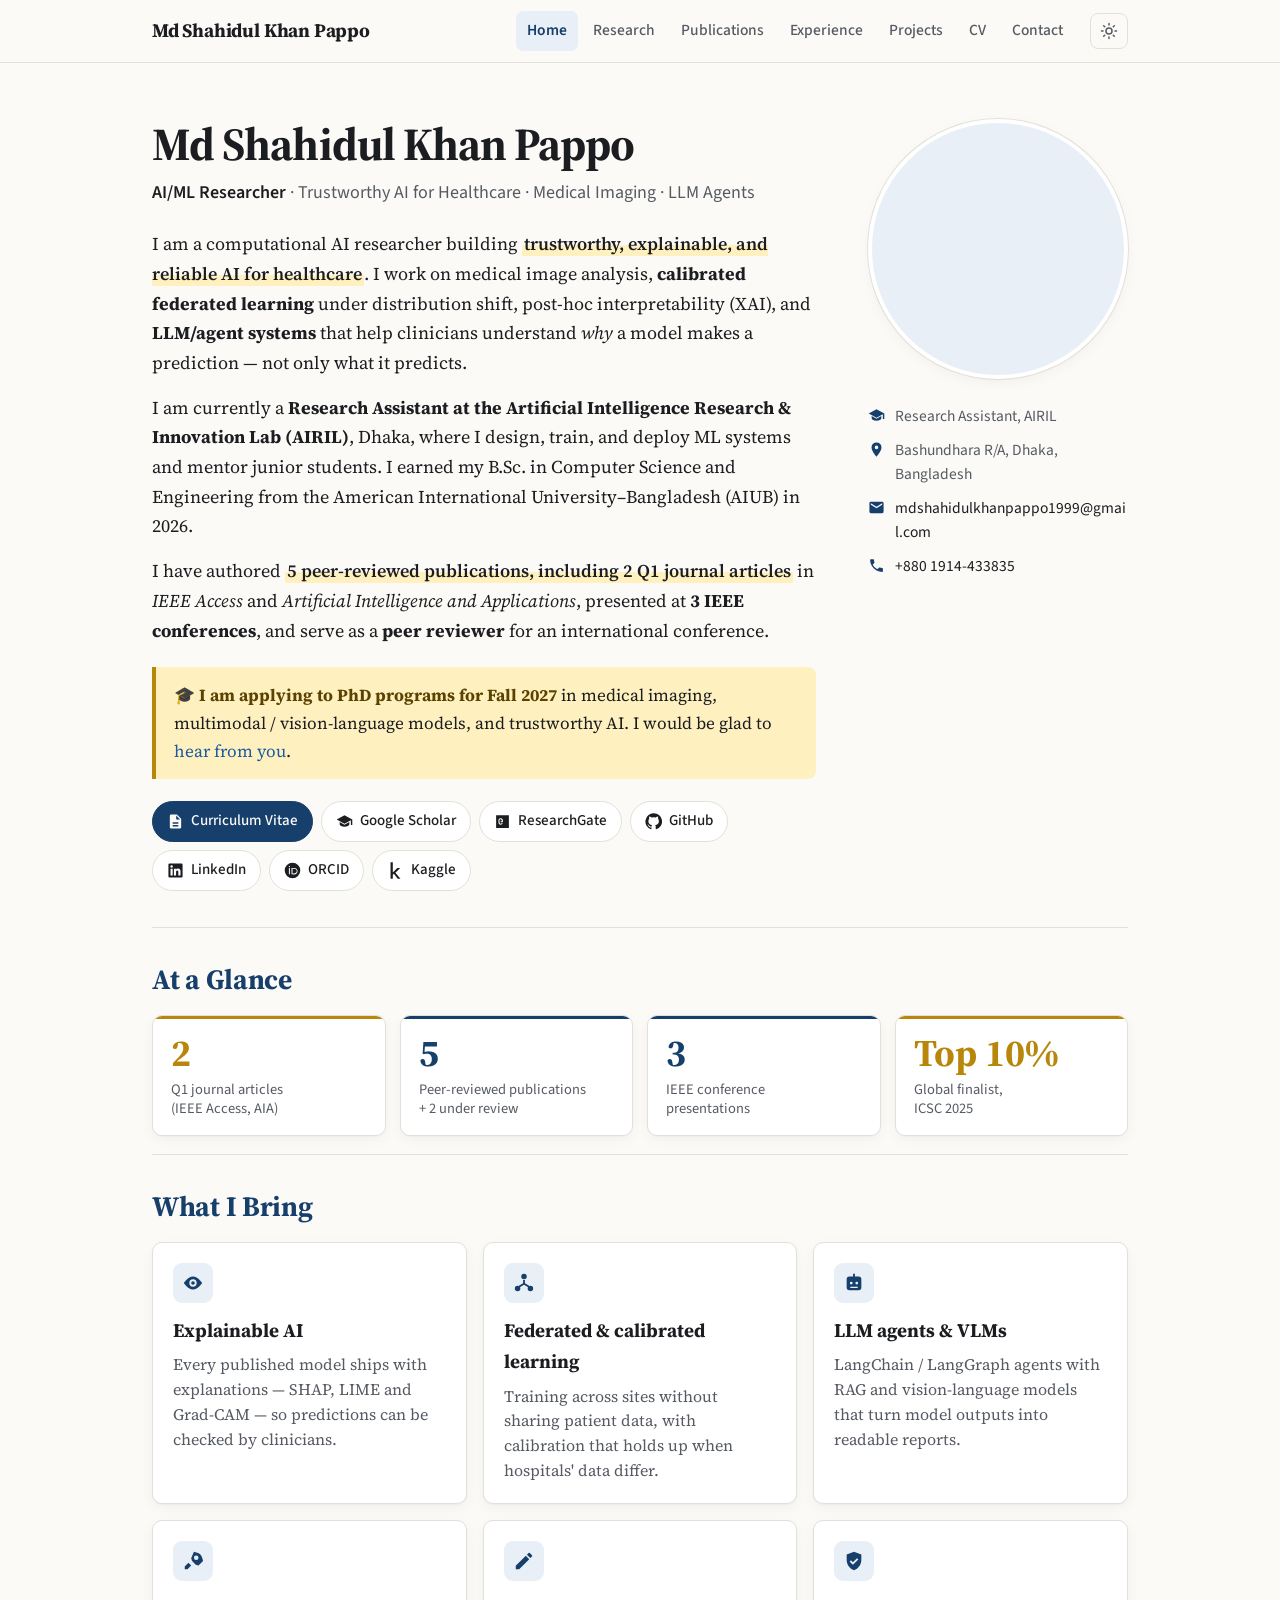
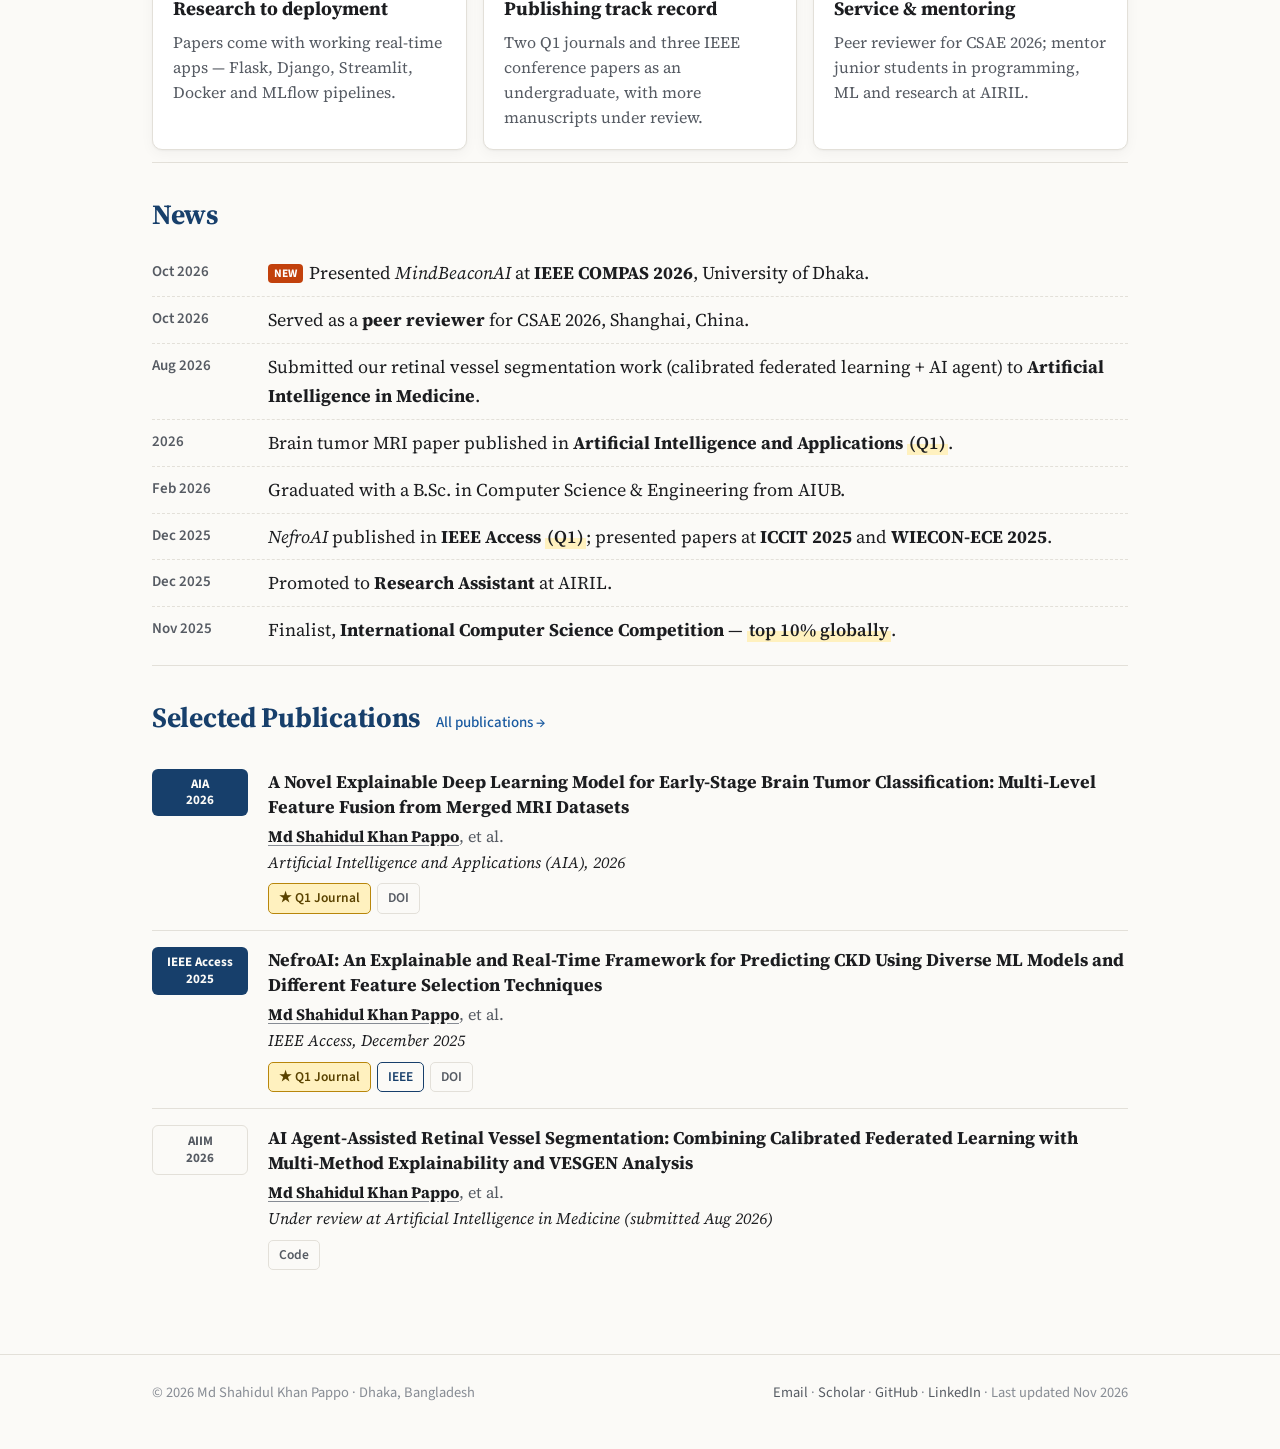
==== index.html @ 3fa84cf3 "Initial commit" ====
<!DOCTYPE html>
<html lang="en">
<head>
<meta charset="UTF-8">
<meta name="viewport" content="width=device-width, initial-scale=1, viewport-fit=cover">
<title>Md Shahidul Khan Pappo</title>
<meta name="description" content="Md Shahidul Khan Pappo — AI/ML researcher working on trustworthy, explainable AI for healthcare, medical imaging, federated learning and LLM agents.">
<meta name="author" content="Md Shahidul Khan Pappo">
<meta name="keywords" content="Md Shahidul Khan Pappo, AI researcher, medical imaging, explainable AI, trustworthy AI, federated learning, LLM agents, Bangladesh">
<meta property="og:type" content="website">
<meta property="og:title" content="Md Shahidul Khan Pappo">
<meta property="og:description" content="Md Shahidul Khan Pappo — AI/ML researcher working on trustworthy, explainable AI for healthcare, medical imaging, federated learning and LLM agents.">
<meta property="og:image" content="https://avatars.githubusercontent.com/u/110984853?v=4">
<meta name="theme-color" content="#173f6b">
<link rel="icon" href="data:image/svg+xml,%3Csvg xmlns='http://www.w3.org/2000/svg' viewBox='0 0 100 100'%3E%3Crect width='100' height='100' rx='18' fill='%23173f6b'/%3E%3Ctext x='50' y='66' font-size='46' text-anchor='middle' fill='white' font-family='Georgia,serif'%3ESP%3C/text%3E%3C/svg%3E">
<link rel="preconnect" href="https://fonts.googleapis.com">
<link rel="preconnect" href="https://fonts.gstatic.com" crossorigin>
<link href="https://fonts.googleapis.com/css2?family=Source+Serif+4:ital,opsz,wght@0,8..60,400;0,8..60,600;0,8..60,700;1,8..60,400&amp;family=Source+Sans+3:wght@400;500;600;700&amp;display=swap" rel="stylesheet">
<link rel="stylesheet" href="assets/style.css">
<script src="assets/main.js"></script>
</head>
<body>
<a class="skip" href="#main">Skip to content</a>
<header class="nav">
  <div class="wrap">
    <a class="brand" href="index.html">Md Shahidul Khan Pappo</a>
    <nav class="menu" id="menu" aria-label="Main">
      <a href="index.html">Home</a>
      <a href="research.html">Research</a>
      <a href="publications.html">Publications</a>
      <a href="experience.html">Experience</a>
      <a href="projects.html">Projects</a>
      <a href="cv.html">CV</a>
      <a href="contact.html">Contact</a>
    </nav>
    <button class="iconbtn" id="themeBtn" aria-label="Toggle dark mode" title="Dark / light"><svg viewBox="0 0 24 24" fill="none" stroke="currentColor" stroke-width="2" stroke-linecap="round"><circle cx="12" cy="12" r="4"/><path d="M12 2v2M12 20v2M4.9 4.9l1.4 1.4M17.7 17.7l1.4 1.4M2 12h2M20 12h2M4.9 19.1l1.4-1.4M17.7 6.3l1.4-1.4"/></svg></button>
    <button class="iconbtn" id="menuBtn" aria-label="Open menu" aria-expanded="false" aria-controls="menu"><svg viewBox="0 0 24 24" fill="none" stroke="currentColor" stroke-width="2" stroke-linecap="round"><path d="M4 7h16M4 12h16M4 17h16"/></svg></button>
  </div>
</header>

<main id="main" class="wrap">

<section class="hero">
  <div>
    <h1>Md Shahidul Khan Pappo</h1>
    <p class="role"><b>AI/ML Researcher</b> · Trustworthy AI for Healthcare · Medical Imaging · LLM Agents</p>

    <p>I am a computational AI researcher building <mark>trustworthy, explainable, and reliable AI for healthcare</mark>. I work on medical image analysis, <strong>calibrated federated learning</strong> under distribution shift, post-hoc interpretability (XAI), and <strong>LLM/agent systems</strong> that help clinicians understand <em>why</em> a model makes a prediction — not only what it predicts.</p>

    <p>I am currently a <strong>Research Assistant at the Artificial Intelligence Research &amp; Innovation Lab (AIRIL)</strong>, Dhaka, where I design, train, and deploy ML systems and mentor junior students. I earned my B.Sc. in Computer Science and Engineering from the American International University–Bangladesh (AIUB) in 2026.</p>

    <p>I have authored <mark>5 peer-reviewed publications, including 2 Q1 journal articles</mark> in <em>IEEE Access</em> and <em>Artificial Intelligence and Applications</em>, presented at <strong>3 IEEE conferences</strong>, and serve as a <strong>peer reviewer</strong> for an international conference.</p>

    <div class="callout">🎓 <b>I am applying to PhD programs for Fall 2027</b> in medical imaging, multimodal / vision-language models, and trustworthy AI. I would be glad to <a href="contact.html">hear from you</a>.</div>
    <div class="links-row">
      <a class="pill primary" href="cv.html"><svg viewBox="0 0 24 24"><path d="M14 2H6a2 2 0 0 0-2 2v16a2 2 0 0 0 2 2h12a2 2 0 0 0 2-2V8zm-1 7V3.5L18.5 9zM8 13h8v2H8zm0 4h8v2H8z"/></svg>Curriculum Vitae</a>
      <a class="pill" href="https://scholar.google.com/citations?user=_DzcWLcAAAAJ&amp;hl=en" target="_blank" rel="noopener"><svg viewBox="0 0 24 24"><path d="M12 3 1 9l11 6 9-4.9V17h2V9zm-6.8 9.8V16c0 1.7 3 3.5 6.8 3.5s6.8-1.8 6.8-3.5v-3.2L12 16.5z"/></svg>Google Scholar</a>
      <a class="pill" href="https://www.researchgate.net/profile/Md-Pappo" target="_blank" rel="noopener"><svg viewBox="0 0 24 24"><path d="M3 3h18v18H3zm6.3 4.5c-1.9 0-3 1.2-3 3.4v2.3c0 2.2 1.1 3.3 3 3.3 1.5 0 2.6-.7 2.9-2l-1.3-.4c-.2.7-.7 1.1-1.6 1.1-1 0-1.5-.7-1.5-2v-2.3c0-1.4.5-2.1 1.5-2.1.9 0 1.3.4 1.4 1.3H11v1.7H9.4V13h3.1V9.9c-.4-1.6-1.5-2.4-3.2-2.4z"/></svg>ResearchGate</a>
      <a class="pill" href="https://github.com/Pappokhan" target="_blank" rel="noopener"><svg viewBox="0 0 24 24"><path d="M12 .5a11.5 11.5 0 0 0-3.6 22.4c.6.1.8-.3.8-.6v-2c-3.2.7-3.9-1.5-3.9-1.5-.5-1.3-1.3-1.7-1.3-1.7-1-.7.1-.7.1-.7 1.2.1 1.8 1.2 1.8 1.2 1 1.8 2.8 1.3 3.5 1 .1-.8.4-1.3.7-1.6-2.6-.3-5.3-1.3-5.3-5.7 0-1.3.5-2.3 1.2-3.1-.1-.3-.5-1.5.1-3.1 0 0 1-.3 3.2 1.2a11 11 0 0 1 5.8 0c2.2-1.5 3.2-1.2 3.2-1.2.6 1.6.2 2.8.1 3.1.8.8 1.2 1.9 1.2 3.1 0 4.4-2.7 5.4-5.3 5.7.4.4.8 1.1.8 2.2v3.2c0 .3.2.7.8.6A11.5 11.5 0 0 0 12 .5z"/></svg>GitHub</a>
      <a class="pill" href="https://www.linkedin.com/in/iampappokhan/" target="_blank" rel="noopener"><svg viewBox="0 0 24 24"><path d="M20.4 2H3.6A1.6 1.6 0 0 0 2 3.6v16.8A1.6 1.6 0 0 0 3.6 22h16.8a1.6 1.6 0 0 0 1.6-1.6V3.6A1.6 1.6 0 0 0 20.4 2zM8 19H5V9.5h3zM6.5 8.2a1.7 1.7 0 1 1 0-3.5 1.7 1.7 0 0 1 0 3.5zM19 19h-3v-4.6c0-1.1 0-2.5-1.5-2.5S12.8 13 12.8 14.3V19h-3V9.5h2.8v1.3c.4-.8 1.4-1.5 2.9-1.5 3.1 0 3.6 2 3.6 4.7z"/></svg>LinkedIn</a>
      <a class="pill" href="https://orcid.org/0009-0000-5396-6464" target="_blank" rel="noopener"><svg viewBox="0 0 24 24"><path d="M12 1a11 11 0 1 0 0 22 11 11 0 0 0 0-22zM8.3 17.4H6.9V8.3h1.4zM7.6 7.3a.9.9 0 1 1 0-1.8.9.9 0 0 1 0 1.8zm3 10.1V8.3h3.6c3.4 0 4.9 2.4 4.9 4.6 0 2.4-1.9 4.6-4.9 4.6zm1.4-1.3h2.2c3.1 0 3.8-2.4 3.8-3.3 0-1.5-1-3.3-3.8-3.3H12z"/></svg>ORCID</a>
      <a class="pill" href="https://www.kaggle.com/mdshahidulkhanpappo" target="_blank" rel="noopener"><svg viewBox="0 0 24 24"><path d="M18.8 23.2c0 .2-.1.3-.3.3h-3.2c-.2 0-.3-.1-.4-.2l-5.2-6.6-1.5 1.4v5c0 .3-.1.4-.4.4H5.4c-.3 0-.4-.1-.4-.4V.8c0-.3.1-.4.4-.4h2.4c.3 0 .4.1.4.4v14l6-6.1c.1-.1.3-.2.4-.2h3.2c.1 0 .2.1.3.2v.3l-6.3 6.1 6.6 8z"/></svg>Kaggle</a>
    </div>
  </div>

  <aside class="side">
    <!-- To use your own photo: add profile.jpg to the repo and change src to "profile.jpg" -->
    <img class="photo" src="https://avatars.githubusercontent.com/u/110984853?v=4" alt="Photo of Md Shahidul Khan Pappo" width="260" height="260">
    <div class="card-contact">
      <div><svg viewBox="0 0 24 24"><path d="M12 3 1 9l11 6 9-4.9V17h2V9zm-6.8 9.8V16c0 1.7 3 3.5 6.8 3.5s6.8-1.8 6.8-3.5v-3.2L12 16.5z"/></svg><span>Research Assistant, AIRIL</span></div>
      <div><svg viewBox="0 0 24 24"><path d="M12 2a7 7 0 0 0-7 7c0 5.2 7 13 7 13s7-7.8 7-13a7 7 0 0 0-7-7zm0 9.5A2.5 2.5 0 1 1 12 6.5a2.5 2.5 0 0 1 0 5z"/></svg><span>Bashundhara R/A, Dhaka, Bangladesh</span></div>
      <div><svg viewBox="0 0 24 24"><path d="M20 4H4a2 2 0 0 0-2 2v12a2 2 0 0 0 2 2h16a2 2 0 0 0 2-2V6a2 2 0 0 0-2-2zm0 4.2-8 5-8-5V6l8 5 8-5z"/></svg><a href="mailto:mdshahidulkhanpappo1999@gmail.com">mdshahidulkhanpappo1999@gmail.com</a></div>
      <div><svg viewBox="0 0 24 24"><path d="M6.6 10.8a15.1 15.1 0 0 0 6.6 6.6l2.2-2.2a1 1 0 0 1 1-.25 11.4 11.4 0 0 0 3.6.57 1 1 0 0 1 1 1V20a1 1 0 0 1-1 1A17 17 0 0 1 3 4a1 1 0 0 1 1-1h3.5a1 1 0 0 1 1 1c0 1.25.2 2.45.57 3.57a1 1 0 0 1-.25 1z"/></svg><a href="tel:+8801914433835">+880 1914-433835</a></div>
    </div>
  </aside>
</section>

<section class="block">
  <h2>At a Glance</h2>
  <div class="stats">
    <div class="stat gold"><div class="n">2</div><div class="l">Q1 journal articles<br>(IEEE Access, AIA)</div></div>
    <div class="stat"><div class="n">5</div><div class="l">Peer-reviewed publications<br>+ 2 under review</div></div>
    <div class="stat"><div class="n">3</div><div class="l">IEEE conference<br>presentations</div></div>
    <div class="stat gold"><div class="n">Top 10%</div><div class="l">Global finalist,<br>ICSC 2025</div></div>
  </div>
</section>

<section class="block">
  <h2>What I Bring</h2>
  <div class="strengths">
    <div class="strength"><div class="ic"><svg viewBox="0 0 24 24"><path d="M12 5C6.5 5 2 12 2 12s4.5 7 10 7 10-7 10-7-4.5-7-10-7zm0 11a4 4 0 1 1 0-8 4 4 0 0 1 0 8zm0-6a2 2 0 1 0 0 4 2 2 0 0 0 0-4z"/></svg></div><h3>Explainable AI</h3><p>Every published model ships with explanations — SHAP, LIME and Grad-CAM — so predictions can be checked by clinicians.</p></div>
    <div class="strength"><div class="ic"><svg viewBox="0 0 24 24"><path d="M12 2a3 3 0 1 1 0 6 3 3 0 0 1 0-6zM5 15a3 3 0 1 1 0 6 3 3 0 0 1 0-6zm14 0a3 3 0 1 1 0 6 3 3 0 0 1 0-6zM11 8.8h2v3.4l4.6 2.7-1 1.7L12 13.9l-4.6 2.7-1-1.7 4.6-2.7z"/></svg></div><h3>Federated &amp; calibrated learning</h3><p>Training across sites without sharing patient data, with calibration that holds up when hospitals' data differ.</p></div>
    <div class="strength"><div class="ic"><svg viewBox="0 0 24 24"><path d="M11 2h2v3h4a3 3 0 0 1 3 3v9a3 3 0 0 1-3 3H7a3 3 0 0 1-3-3V8a3 3 0 0 1 3-3h4zM9 10.5a1.5 1.5 0 1 0 0 3 1.5 1.5 0 0 0 0-3zm6 0a1.5 1.5 0 1 0 0 3 1.5 1.5 0 0 0 0-3zM8 16v1.5h8V16z"/></svg></div><h3>LLM agents &amp; VLMs</h3><p>LangChain / LangGraph agents with RAG and vision-language models that turn model outputs into readable reports.</p></div>
    <div class="strength"><div class="ic"><svg viewBox="0 0 24 24"><path d="M13 2s5 1 7 3 3 7 3 7l-5 5-3-1-4-4-1-3zm2.5 4a2.5 2.5 0 1 0 0 5 2.5 2.5 0 0 0 0-5zM7 14l3 3-4 4H3v-3z"/></svg></div><h3>Research to deployment</h3><p>Papers come with working real-time apps — Flask, Django, Streamlit, Docker and MLflow pipelines.</p></div>
    <div class="strength"><div class="ic"><svg viewBox="0 0 24 24"><path d="M3 17.3V21h3.7l11-11-3.7-3.7zM20.7 7a1 1 0 0 0 0-1.4l-2.3-2.3a1 1 0 0 0-1.4 0l-1.8 1.8 3.7 3.7z"/></svg></div><h3>Publishing track record</h3><p>Two Q1 journals and three IEEE conference papers as an undergraduate, with more manuscripts under review.</p></div>
    <div class="strength"><div class="ic"><svg viewBox="0 0 24 24"><path d="M12 2 4 5v6c0 5 3.4 9.7 8 11 4.6-1.3 8-6 8-11V5zm-1.2 14.2L7.3 12.7l1.4-1.4 2.1 2.1 4.5-4.5 1.4 1.4z"/></svg></div><h3>Service &amp; mentoring</h3><p>Peer reviewer for CSAE 2026; mentor junior students in programming, ML and research at AIRIL.</p></div>
  </div>
</section>

<section class="block">
  <h2>News</h2>
  <ul class="news">
    <li><span class="d">Oct 2026</span><span><span class="badge-new">NEW</span>Presented <em>MindBeaconAI</em> at <strong>IEEE COMPAS 2026</strong>, University of Dhaka.</span></li>
    <li><span class="d">Oct 2026</span><span>Served as a <strong>peer reviewer</strong> for CSAE 2026, Shanghai, China.</span></li>
    <li><span class="d">Aug 2026</span><span>Submitted our retinal vessel segmentation work (calibrated federated learning + AI agent) to <strong>Artificial Intelligence in Medicine</strong>.</span></li>
    <li><span class="d">2026</span><span>Brain tumor MRI paper published in <strong>Artificial Intelligence and Applications</strong> <mark>(Q1)</mark>.</span></li>
    <li><span class="d">Feb 2026</span><span>Graduated with a B.Sc. in Computer Science &amp; Engineering from AIUB.</span></li>
    <li><span class="d">Dec 2025</span><span><em>NefroAI</em> published in <strong>IEEE Access</strong> <mark>(Q1)</mark>; presented papers at <strong>ICCIT 2025</strong> and <strong>WIECON-ECE 2025</strong>.</span></li>
    <li><span class="d">Dec 2025</span><span>Promoted to <strong>Research Assistant</strong> at AIRIL.</span></li>
    <li><span class="d">Nov 2025</span><span>Finalist, <strong>International Computer Science Competition</strong> — <mark>top 10% globally</mark>.</span></li>
  </ul>
</section>

<section class="block">
  <h2>Selected Publications <a class="more" href="publications.html">All publications →</a></h2>
  <div class="pub" data-kind="journal">
    <div class="venue ">AIA<br>2026</div>
    <div>
      <span class="t">A Novel Explainable Deep Learning Model for Early-Stage Brain Tumor Classification: Multi-Level Feature Fusion from Merged MRI Datasets</span>
      <span class="a"><span class="me">Md Shahidul Khan Pappo</span>, et al.</span>
      <span class="v">Artificial Intelligence and Applications (AIA), 2026</span>
      <div class="btns"><span class="q1">★ Q1 Journal</span><a href="https://doi.org/10.47852/bonviewAIA62026182" target="_blank" rel="noopener">DOI</a></div>
    </div>
  </div>
  <div class="pub" data-kind="journal">
    <div class="venue ">IEEE Access<br>2025</div>
    <div>
      <span class="t">NefroAI: An Explainable and Real-Time Framework for Predicting CKD Using Diverse ML Models and Different Feature Selection Techniques</span>
      <span class="a"><span class="me">Md Shahidul Khan Pappo</span>, et al.</span>
      <span class="v">IEEE Access, December 2025</span>
      <div class="btns"><span class="q1">★ Q1 Journal</span><span class="ieee">IEEE</span><a href="https://doi.org/10.1109/ACCESS.2025.3649006" target="_blank" rel="noopener">DOI</a></div>
    </div>
  </div>
  <div class="pub" data-kind="review">
    <div class="venue rev">AIIM<br>2026</div>
    <div>
      <span class="t">AI Agent-Assisted Retinal Vessel Segmentation: Combining Calibrated Federated Learning with Multi-Method Explainability and VESGEN Analysis</span>
      <span class="a"><span class="me">Md Shahidul Khan Pappo</span>, et al.</span>
      <span class="v">Under review at Artificial Intelligence in Medicine (submitted Aug 2026)</span>
      <div class="btns"><a href="https://github.com/Pappokhan/Retina_Agent_v1" target="_blank" rel="noopener">Code</a></div>
    </div>
  </div>
</section>

</main>

<footer class="site">
  <div class="wrap">
    <span>© <span id="yr">2026</span> Md Shahidul Khan Pappo · Dhaka, Bangladesh</span>
    <span><a href="mailto:mdshahidulkhanpappo1999@gmail.com">Email</a> · <a href="https://scholar.google.com/citations?user=_DzcWLcAAAAJ&amp;hl=en" target="_blank" rel="noopener">Scholar</a> · <a href="https://github.com/Pappokhan" target="_blank" rel="noopener">GitHub</a> · <a href="https://www.linkedin.com/in/iampappokhan/" target="_blank" rel="noopener">LinkedIn</a> · Last updated Nov 2026</span>
  </div>
</footer>
</body>
</html>
---- assets/style.css ----
/* ================================================================
   Md Shahidul Khan Pappo — personal academic website
   Shared stylesheet · responsive: phone (<640) · tablet (<1024) · desktop
   ================================================================ */
:root{
  --bg:#fbfaf7; --paper:#ffffff; --ink:#1c1d20; --muted:#565b63; --faint:#878c94;
  --rule:#e3e0d9; --accent:#173f6b; --accent-2:#1f5d99; --accent-soft:#e9eff6;
  --link:#1a5aa0; --hl:#fff1bf; --hl-ink:#5a4300; --gold:#b8860b; --star:#c2410c;
  --serif:"Source Serif 4",Georgia,"Times New Roman",serif;
  --sans:"Source Sans 3",-apple-system,"Segoe UI",Helvetica,Arial,sans-serif;
  --radius:10px; --maxw:1040px; --shadow:0 1px 2px rgba(0,0,0,.04),0 4px 14px rgba(0,0,0,.04);
}
@media (prefers-color-scheme: dark){
  :root:not([data-theme="light"]){
    --bg:#141619; --paper:#1b1e23; --ink:#e8e6e1; --muted:#a7acb3; --faint:#7f858d;
    --rule:#2b2f35; --accent:#93b9e6; --accent-2:#b4cff0; --accent-soft:#1d2836;
    --link:#93b9e6; --hl:#3b331b; --hl-ink:#f3d98a; --gold:#e0b14a; --star:#fb923c;
    --shadow:none;
  }
}
:root[data-theme="dark"]{
  --bg:#141619; --paper:#1b1e23; --ink:#e8e6e1; --muted:#a7acb3; --faint:#7f858d;
  --rule:#2b2f35; --accent:#93b9e6; --accent-2:#b4cff0; --accent-soft:#1d2836;
  --link:#93b9e6; --hl:#3b331b; --hl-ink:#f3d98a; --gold:#e0b14a; --star:#fb923c;
  --shadow:none;
}

*,*::before,*::after{box-sizing:border-box}
html{-webkit-text-size-adjust:100%;scroll-behavior:smooth}
body{margin:0;background:var(--bg);color:var(--ink);font-family:var(--serif);font-size:18px;line-height:1.65;-webkit-font-smoothing:antialiased;overflow-x:hidden}
img{max-width:100%;display:block}
a{color:var(--link);text-decoration:none}
a:hover{text-decoration:underline;text-underline-offset:3px}
strong{font-weight:700}
.wrap{max-width:var(--maxw);margin:0 auto;padding:0 32px}
.skip{position:absolute;left:-999px}
.skip:focus{left:12px;top:12px;background:var(--paper);padding:8px 12px;z-index:99}

/* highlight marker for strong points */
mark,.mark{background:linear-gradient(transparent 55%,var(--hl) 55%);color:inherit;padding:0 2px;font-weight:600}

/* ---------------- NAV ---------------- */
.nav{position:sticky;top:0;z-index:50;background:color-mix(in srgb,var(--bg) 90%,transparent);backdrop-filter:saturate(1.4) blur(10px);-webkit-backdrop-filter:saturate(1.4) blur(10px);border-bottom:1px solid var(--rule)}
.nav .wrap{display:flex;align-items:center;gap:16px;min-height:62px}
.brand{font-family:var(--serif);font-weight:700;font-size:19px;color:var(--ink);white-space:nowrap;margin-right:auto;letter-spacing:-.01em}
.brand:hover{text-decoration:none;color:var(--accent)}
.menu{display:flex;gap:4px;font-family:var(--sans);font-size:15.5px;font-weight:500}
.menu a{color:var(--muted);padding:7px 11px;border-radius:7px;white-space:nowrap}
.menu a:hover{color:var(--accent);background:var(--accent-soft);text-decoration:none}
.menu a.active{color:var(--accent);background:var(--accent-soft);font-weight:600}
.iconbtn{background:none;border:1px solid var(--rule);color:var(--muted);border-radius:8px;width:38px;height:36px;cursor:pointer;display:inline-flex;align-items:center;justify-content:center;flex-shrink:0}
.iconbtn:hover{color:var(--accent);border-color:var(--accent)}
.iconbtn svg{width:18px;height:18px}
#menuBtn{display:none}

/* ---------------- PAGE HEAD ---------------- */
.pagehead{padding:46px 0 10px}
.pagehead .kicker{font-family:var(--sans);font-size:13.5px;font-weight:600;letter-spacing:.12em;text-transform:uppercase;color:var(--gold)}
.pagehead h1{font-size:42px;line-height:1.15;margin:6px 0 10px;letter-spacing:-.015em}
.pagehead p.lede{font-size:19px;color:var(--muted);max-width:760px;margin:0}

/* ---------------- HERO (home) ---------------- */
.hero{display:grid;grid-template-columns:1fr 260px;gap:52px;padding:56px 0 36px;align-items:start}
.hero h1{font-size:46px;line-height:1.1;margin:0 0 8px;letter-spacing:-.02em}
.hero .role{font-family:var(--sans);font-size:18px;color:var(--muted);margin:0 0 22px}
.hero .role b{color:var(--ink);font-weight:600}
.hero p{margin:0 0 15px}
.side{position:sticky;top:90px}
.photo{width:260px;height:260px;border-radius:50%;object-fit:cover;color:transparent;font-size:0;border:4px solid var(--paper);box-shadow:0 0 0 1px var(--rule),var(--shadow);background:var(--accent-soft)}
.card-contact{margin-top:20px;font-family:var(--sans);font-size:15.5px;line-height:1.55}
.card-contact div{display:flex;gap:10px;align-items:flex-start;padding:5px 0;color:var(--muted);word-break:break-word}
.card-contact svg{width:17px;height:17px;flex-shrink:0;margin-top:3px;fill:var(--accent)}
.card-contact a{color:var(--ink)}

.callout{border-left:4px solid var(--gold);background:var(--hl);color:var(--ink);padding:14px 18px;border-radius:0 8px 8px 0;margin:22px 0 4px;font-size:17px}
.callout b{color:var(--hl-ink)}

.links-row{display:flex;flex-wrap:wrap;gap:8px;margin-top:22px}
.pill{display:inline-flex;align-items:center;gap:7px;font-family:var(--sans);font-size:15px;font-weight:500;padding:7px 14px;border:1px solid var(--rule);border-radius:999px;color:var(--ink);background:var(--paper);min-height:40px}
.pill:hover{border-color:var(--accent);color:var(--accent);text-decoration:none}
.pill svg{width:17px;height:17px;fill:currentColor}
.pill.primary{background:var(--accent);border-color:var(--accent);color:var(--bg)}
.pill.primary:hover{background:var(--accent-2);color:var(--bg)}

/* ---------------- STATS (strong points) ---------------- */
.stats{display:grid;grid-template-columns:repeat(4,1fr);gap:14px;margin:8px 0 6px}
.stat{background:var(--paper);border:1px solid var(--rule);border-radius:var(--radius);padding:18px 18px 16px;box-shadow:var(--shadow);position:relative;overflow:hidden}
.stat::before{content:"";position:absolute;inset:0 0 auto 0;height:3px;background:var(--accent)}
.stat.gold::before{background:var(--gold)}
.stat .n{font-family:var(--serif);font-size:38px;font-weight:700;line-height:1;color:var(--accent)}
.stat.gold .n{color:var(--gold)}
.stat .l{font-family:var(--sans);font-size:14.5px;color:var(--muted);margin-top:8px;line-height:1.35}

/* strengths grid */
.strengths{display:grid;grid-template-columns:repeat(3,1fr);gap:16px}
.strength{background:var(--paper);border:1px solid var(--rule);border-radius:var(--radius);padding:20px;box-shadow:var(--shadow)}
.strength .ic{width:40px;height:40px;border-radius:9px;background:var(--accent-soft);display:flex;align-items:center;justify-content:center;margin-bottom:12px}
.strength .ic svg{width:22px;height:22px;fill:var(--accent)}
.strength h3{font-family:var(--serif);font-size:19px;margin:0 0 6px;text-transform:none;letter-spacing:0;color:var(--ink)}
.strength p{margin:0;font-size:16px;color:var(--muted);line-height:1.55}

/* ---------------- SECTIONS ---------------- */
section.block{padding:34px 0 12px;border-top:1px solid var(--rule)}
section.block:first-of-type{border-top:0}
h2{font-size:28px;margin:0 0 18px;color:var(--accent);letter-spacing:-.01em;line-height:1.25}
h2 .more{font-family:var(--sans);font-size:15px;font-weight:500;margin-left:10px;letter-spacing:0}
h3.sub{font-family:var(--sans);font-size:13.5px;letter-spacing:.11em;text-transform:uppercase;color:var(--faint);margin:28px 0 10px;font-weight:600}

/* news */
.news{list-style:none;padding:0;margin:0}
.news li{display:grid;grid-template-columns:100px 1fr;gap:16px;padding:8px 0;border-bottom:1px dashed var(--rule)}
.news li:last-child{border-bottom:0}
.news .d{font-family:var(--sans);font-size:15px;color:var(--muted);font-weight:600;padding-top:2px}
.badge-new{font-family:var(--sans);font-size:11.5px;font-weight:700;color:#fff;background:var(--star);border-radius:4px;padding:1px 6px;margin-right:6px;vertical-align:2px}

/* tags */
.tags{display:flex;flex-wrap:wrap;gap:8px;margin:0;padding:0;list-style:none}
.tags li{font-family:var(--sans);font-size:15px;background:var(--accent-soft);color:var(--accent);padding:6px 13px;border-radius:6px;font-weight:500}

/* themes / cards */
.grid3{display:grid;grid-template-columns:repeat(3,1fr);gap:16px}
.grid2{display:grid;grid-template-columns:repeat(2,1fr);gap:18px}
.card{border:1px solid var(--rule);background:var(--paper);border-radius:var(--radius);padding:20px 22px;box-shadow:var(--shadow);display:flex;flex-direction:column}
.card h3{font-family:var(--serif);font-size:20px;margin:0 0 6px;color:var(--ink);text-transform:none;letter-spacing:0}
.card p{margin:0 0 10px;font-size:16.5px;color:var(--muted);line-height:1.55}
.card .meta{font-family:var(--sans);font-size:13.5px;color:var(--faint);font-weight:600;letter-spacing:.03em}
.card .stack{font-family:var(--sans);font-size:14px;color:var(--accent);margin-top:auto;padding-top:6px}
.card ul{margin:4px 0 0;padding-left:20px;font-size:16px;color:var(--muted)}
.card.featured{border-color:var(--gold);box-shadow:0 0 0 1px var(--gold) inset,var(--shadow)}
.flag{display:inline-block;font-family:var(--sans);font-size:12px;font-weight:700;letter-spacing:.06em;text-transform:uppercase;color:var(--hl-ink);background:var(--hl);padding:2px 8px;border-radius:4px;margin-bottom:8px;width:fit-content}

/* ---------------- PUBLICATIONS ---------------- */
.pubfilter{display:flex;flex-wrap:wrap;gap:8px;margin:4px 0 8px}
.pubfilter button{font-family:var(--sans);font-size:15px;font-weight:500;padding:7px 14px;border:1px solid var(--rule);border-radius:999px;background:var(--paper);color:var(--muted);cursor:pointer;min-height:40px}
.pubfilter button.on{background:var(--accent);border-color:var(--accent);color:var(--bg)}
.pub{display:grid;grid-template-columns:96px 1fr;gap:20px;padding:16px 0;border-bottom:1px solid var(--rule)}
.pub:last-child{border-bottom:0}
.venue{font-family:var(--sans);font-size:13px;font-weight:700;text-align:center;padding:7px 4px;border-radius:6px;background:var(--accent);color:var(--bg);height:fit-content;line-height:1.3}
.venue.conf{background:var(--accent-soft);color:var(--accent)}
.venue.rev{background:transparent;color:var(--muted);border:1px solid var(--rule)}
.pub .t{font-weight:700;display:block;line-height:1.42;font-size:18px}
.pub .a{display:block;color:var(--muted);font-size:16px;margin-top:3px}
.pub .a .me{color:var(--ink);font-weight:700;text-decoration:underline;text-decoration-color:var(--faint);text-underline-offset:3px}
.pub .v{display:block;font-style:italic;font-size:16px}
.pub .btns{margin-top:8px;display:flex;flex-wrap:wrap;gap:6px}
.pub .btns a,.pub .btns span{font-family:var(--sans);font-size:13.5px;font-weight:600;padding:3px 10px;border:1px solid var(--rule);border-radius:5px;color:var(--muted);min-height:28px;display:inline-flex;align-items:center}
.pub .btns a:hover{border-color:var(--link);color:var(--link);text-decoration:none}
.pub .btns .q1{border-color:var(--gold);background:var(--hl);color:var(--hl-ink)}
.pub .btns .ieee{border-color:var(--accent);color:var(--accent)}
.pub .why{font-size:15.5px;color:var(--muted);margin-top:6px}
.note{font-family:var(--sans);font-size:14.5px;color:var(--faint);margin:6px 0 0}

/* ---------------- TIMELINE ---------------- */
.tl{position:relative;margin:0;padding:0 0 0 26px;list-style:none}
.tl::before{content:"";position:absolute;left:6px;top:8px;bottom:8px;width:2px;background:var(--rule)}
.tl>li{position:relative;padding:0 0 26px}
.tl>li::before{content:"";position:absolute;left:-26px;top:8px;width:14px;height:14px;border-radius:50%;background:var(--paper);border:3px solid var(--accent)}
.tl>li.now::before{background:var(--accent)}
.tl .head{display:flex;justify-content:space-between;gap:12px;flex-wrap:wrap}
.tl .head b{font-size:19px}
.tl .when{font-family:var(--sans);font-size:15px;color:var(--muted);font-weight:600;white-space:nowrap}
.tl .org{display:block;color:var(--muted);font-size:16.5px}
.tl ul{margin:8px 0 0;padding-left:20px;font-size:16.5px}
.tl ul li{margin:3px 0}

/* simple rows */
.row{display:grid;grid-template-columns:1fr auto;gap:14px;padding:10px 0;border-bottom:1px dashed var(--rule)}
.row:last-child{border-bottom:0}
.row .when{font-family:var(--sans);font-size:15px;color:var(--muted);white-space:nowrap;text-align:right;font-weight:600}
.row .sub2{display:block;color:var(--muted);font-size:16px}

/* skills */
.skills{display:grid;grid-template-columns:210px 1fr;gap:10px 22px;font-size:17px;margin:0}
.skills dt{font-family:var(--sans);font-weight:600;color:var(--ink);font-size:15.5px;padding-top:3px}
.skills dd{margin:0;color:var(--muted)}
.chips{display:flex;flex-wrap:wrap;gap:6px}
.chips span{font-family:var(--sans);font-size:14.5px;border:1px solid var(--rule);background:var(--paper);border-radius:6px;padding:3px 10px;color:var(--ink)}
.chips span.key{border-color:var(--accent);color:var(--accent);font-weight:600}

/* CV page */
.cvframe{width:100%;height:80vh;min-height:520px;border:1px solid var(--rule);border-radius:var(--radius);background:var(--paper)}

/* contact */
.contact-grid{display:grid;grid-template-columns:repeat(3,1fr);gap:16px}
.contact-card{background:var(--paper);border:1px solid var(--rule);border-radius:var(--radius);padding:22px;box-shadow:var(--shadow);word-break:break-word}
.contact-card .lbl{font-family:var(--sans);font-size:13px;letter-spacing:.1em;text-transform:uppercase;color:var(--faint);font-weight:600}
.contact-card .val{font-size:18px;font-weight:600;margin-top:6px}
.contact-card svg{width:26px;height:26px;fill:var(--accent);margin-bottom:10px}

/* footer */
footer.site{border-top:1px solid var(--rule);margin-top:56px;padding:26px 0 44px;font-family:var(--sans);font-size:14.5px;color:var(--faint)}
footer.site .wrap{display:flex;justify-content:space-between;flex-wrap:wrap;gap:10px}
footer.site a{color:var(--muted)}

/* ================================================================
   TABLET  (≤ 1024px)
   ================================================================ */
@media (max-width:1024px){
  body{font-size:17.5px}
  .wrap{padding:0 26px}
  .menu a{padding:7px 8px;font-size:15px}
  .hero{grid-template-columns:1fr 210px;gap:36px}
  .photo{width:210px;height:210px}
  .hero h1{font-size:40px}
  .stats{grid-template-columns:repeat(2,1fr)}
  .strengths,.grid3,.contact-grid{grid-template-columns:repeat(2,1fr)}
}

/* collapse menu into hamburger (large phones / small tablets) */
@media (max-width:900px){
  #menuBtn{display:inline-flex}
  .menu{position:absolute;top:62px;left:0;right:0;flex-direction:column;gap:0;background:var(--bg);border-bottom:1px solid var(--rule);padding:8px 16px 14px;display:none;box-shadow:0 8px 20px rgba(0,0,0,.06)}
  .menu.open{display:flex}
  .menu a{padding:12px 12px;font-size:17px;border-radius:8px}
}

/* ================================================================
   PHONE  (≤ 640px)
   ================================================================ */
@media (max-width:640px){
  body{font-size:16.5px;line-height:1.6}
  .wrap{padding:0 16px}
  .brand{font-size:17px}
  .hero{grid-template-columns:1fr;gap:18px;padding:28px 0 20px;text-align:left}
  .side{position:static;order:-1;display:flex;flex-direction:column;align-items:center}
  .photo{width:150px;height:150px}
  .card-contact{width:100%;margin-top:14px;border:1px solid var(--rule);border-radius:var(--radius);padding:10px 14px;background:var(--paper)}
  .hero h1{font-size:31px;text-align:center}
  .hero .role{text-align:center;font-size:16px}
  .pagehead{padding:28px 0 4px}
  .pagehead h1{font-size:31px}
  .pagehead p.lede{font-size:17px}
  h2{font-size:24px}
  .stats{grid-template-columns:1fr 1fr;gap:10px}
  .stat{padding:14px}
  .stat .n{font-size:30px}
  .stat .l{font-size:13.5px}
  .strengths,.grid3,.grid2,.contact-grid{grid-template-columns:1fr}
  .news li{grid-template-columns:1fr;gap:0}
  .pub{grid-template-columns:1fr;gap:8px}
  .pub .t{font-size:17px}
  .venue{width:fit-content;padding:4px 10px}
  .venue br{display:none}
  .row{grid-template-columns:1fr;gap:2px}
  .row .when{text-align:left}
  .skills{grid-template-columns:1fr;gap:4px}
  .skills dd{margin-bottom:14px}
  .links-row{justify-content:center}
  .cvframe{height:70vh;min-height:420px}
  footer.site .wrap{flex-direction:column}
}
@media (max-width:360px){ .stats{grid-template-columns:1fr} }

@media print{
  .nav,#themeBtn,#menuBtn,.pubfilter{display:none!important}
  body{background:#fff;color:#000;font-size:12pt}
  .card,.stat,.strength{box-shadow:none}
}
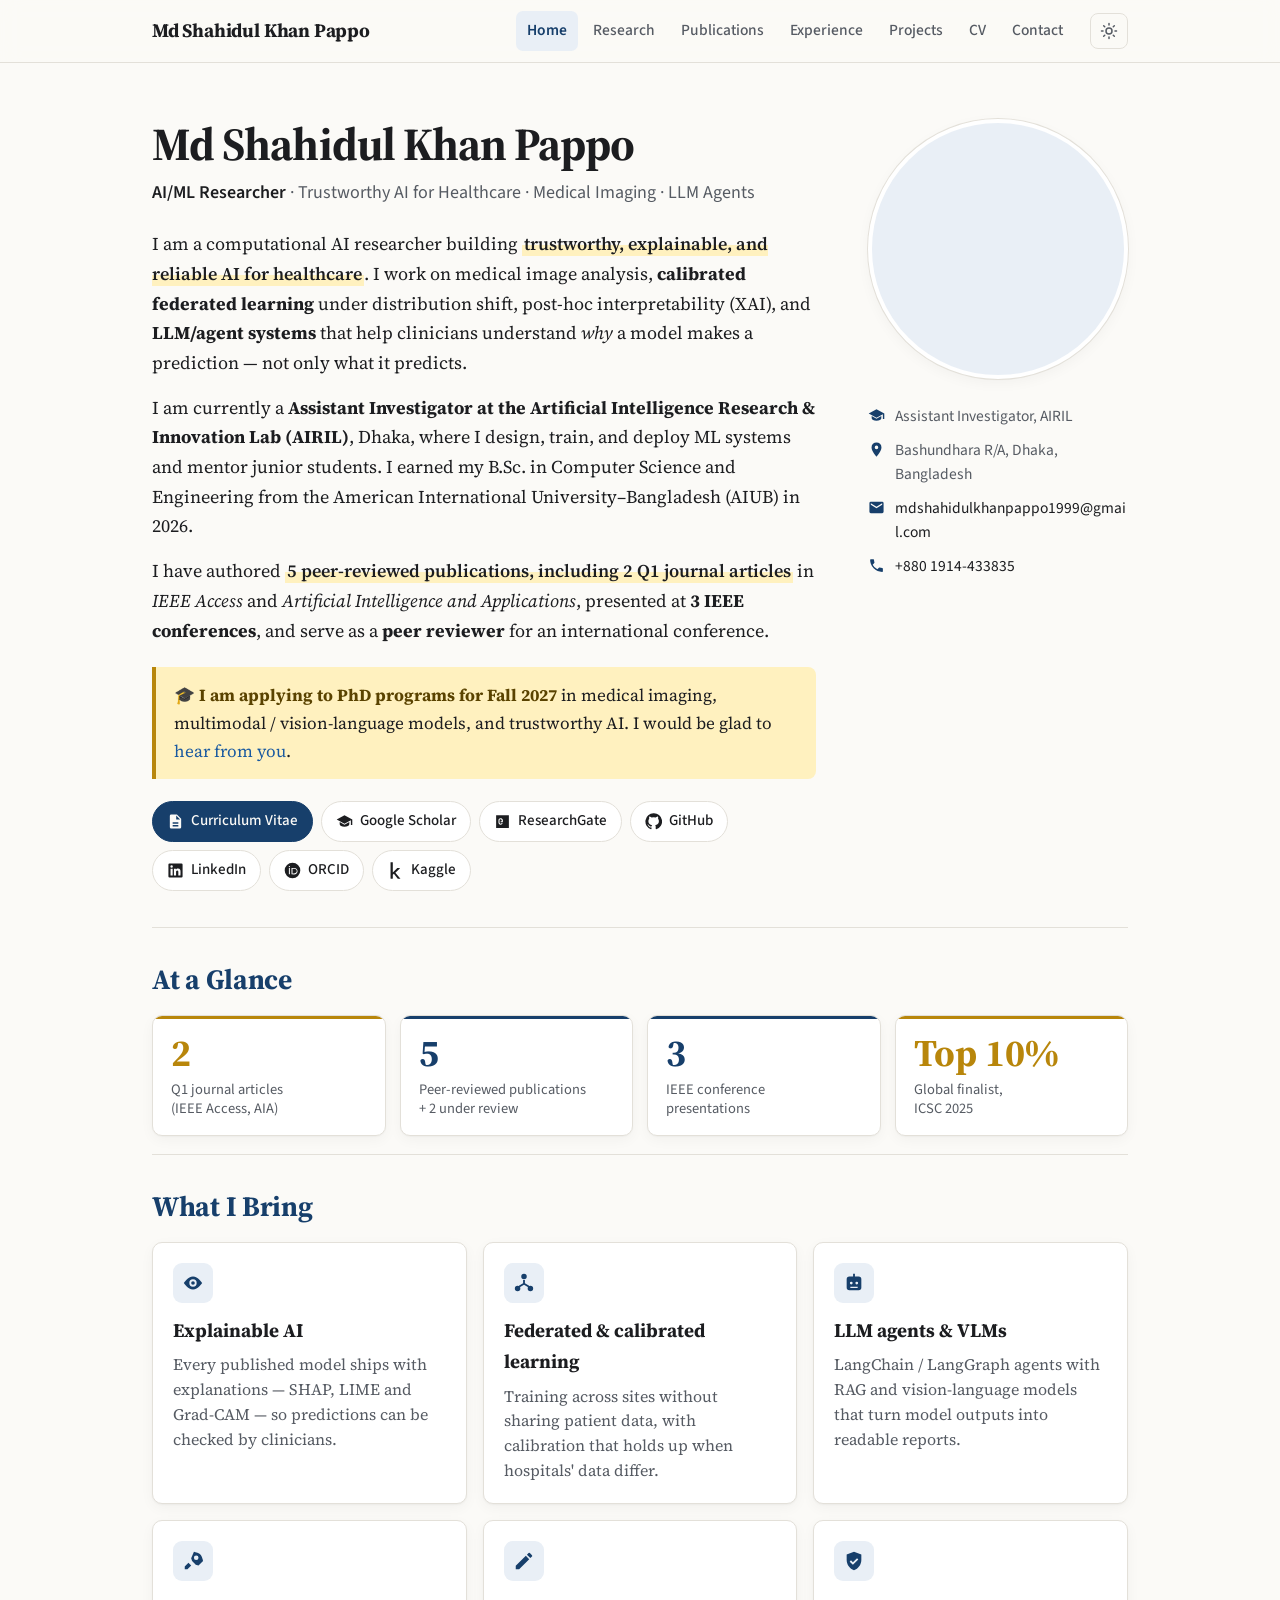
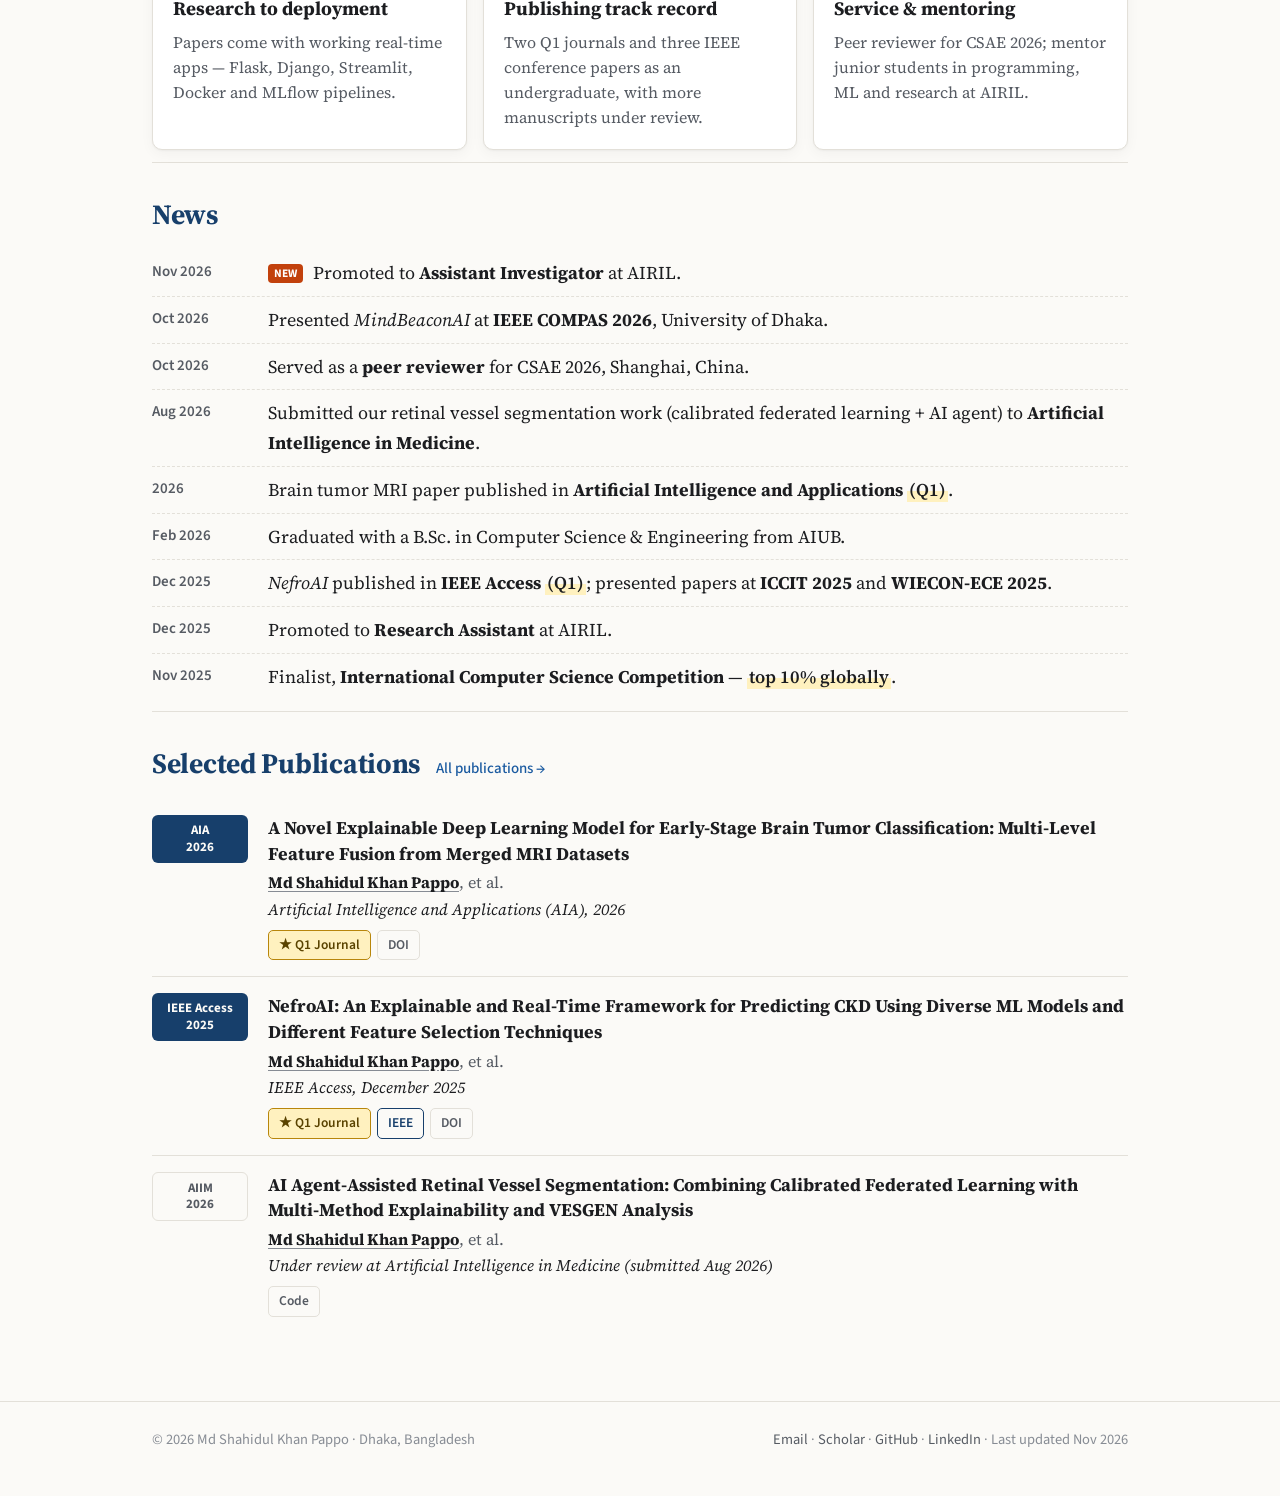
==== commit f57946a9: "Update index.html" ====
--- a/index.html
+++ b/index.html
@@ -47,7 +47,7 @@
 
     <p>I am a computational AI researcher building <mark>trustworthy, explainable, and reliable AI for healthcare</mark>. I work on medical image analysis, <strong>calibrated federated learning</strong> under distribution shift, post-hoc interpretability (XAI), and <strong>LLM/agent systems</strong> that help clinicians understand <em>why</em> a model makes a prediction — not only what it predicts.</p>
 
-    <p>I am currently a <strong>Research Assistant at the Artificial Intelligence Research &amp; Innovation Lab (AIRIL)</strong>, Dhaka, where I design, train, and deploy ML systems and mentor junior students. I earned my B.Sc. in Computer Science and Engineering from the American International University–Bangladesh (AIUB) in 2026.</p>
+    <p>I am currently a <strong>Assistant Investigator at the Artificial Intelligence Research &amp; Innovation Lab (AIRIL)</strong>, Dhaka, where I design, train, and deploy ML systems and mentor junior students. I earned my B.Sc. in Computer Science and Engineering from the American International University–Bangladesh (AIUB) in 2026.</p>
 
     <p>I have authored <mark>5 peer-reviewed publications, including 2 Q1 journal articles</mark> in <em>IEEE Access</em> and <em>Artificial Intelligence and Applications</em>, presented at <strong>3 IEEE conferences</strong>, and serve as a <strong>peer reviewer</strong> for an international conference.</p>
 
@@ -67,7 +67,7 @@
     <!-- To use your own photo: add profile.jpg to the repo and change src to "profile.jpg" -->
     <img class="photo" src="https://avatars.githubusercontent.com/u/110984853?v=4" alt="Photo of Md Shahidul Khan Pappo" width="260" height="260">
     <div class="card-contact">
-      <div><svg viewBox="0 0 24 24"><path d="M12 3 1 9l11 6 9-4.9V17h2V9zm-6.8 9.8V16c0 1.7 3 3.5 6.8 3.5s6.8-1.8 6.8-3.5v-3.2L12 16.5z"/></svg><span>Research Assistant, AIRIL</span></div>
+      <div><svg viewBox="0 0 24 24"><path d="M12 3 1 9l11 6 9-4.9V17h2V9zm-6.8 9.8V16c0 1.7 3 3.5 6.8 3.5s6.8-1.8 6.8-3.5v-3.2L12 16.5z"/></svg><span>Assistant Investigator, AIRIL</span></div>
       <div><svg viewBox="0 0 24 24"><path d="M12 2a7 7 0 0 0-7 7c0 5.2 7 13 7 13s7-7.8 7-13a7 7 0 0 0-7-7zm0 9.5A2.5 2.5 0 1 1 12 6.5a2.5 2.5 0 0 1 0 5z"/></svg><span>Bashundhara R/A, Dhaka, Bangladesh</span></div>
       <div><svg viewBox="0 0 24 24"><path d="M20 4H4a2 2 0 0 0-2 2v12a2 2 0 0 0 2 2h16a2 2 0 0 0 2-2V6a2 2 0 0 0-2-2zm0 4.2-8 5-8-5V6l8 5 8-5z"/></svg><a href="mailto:mdshahidulkhanpappo1999@gmail.com">mdshahidulkhanpappo1999@gmail.com</a></div>
       <div><svg viewBox="0 0 24 24"><path d="M6.6 10.8a15.1 15.1 0 0 0 6.6 6.6l2.2-2.2a1 1 0 0 1 1-.25 11.4 11.4 0 0 0 3.6.57 1 1 0 0 1 1 1V20a1 1 0 0 1-1 1A17 17 0 0 1 3 4a1 1 0 0 1 1-1h3.5a1 1 0 0 1 1 1c0 1.25.2 2.45.57 3.57a1 1 0 0 1-.25 1z"/></svg><a href="tel:+8801914433835">+880 1914-433835</a></div>
@@ -100,7 +100,8 @@
 <section class="block">
   <h2>News</h2>
   <ul class="news">
-    <li><span class="d">Oct 2026</span><span><span class="badge-new">NEW</span>Presented <em>MindBeaconAI</em> at <strong>IEEE COMPAS 2026</strong>, University of Dhaka.</span></li>
+    <li><span class="d">Nov 2026</span><span><span class="badge-new">NEW</span> Promoted to <strong>Assistant Investigator</strong> at AIRIL.</span></li>
+    <li><span class="d">Oct 2026</span><span>Presented <em>MindBeaconAI</em> at <strong>IEEE COMPAS 2026</strong>, University of Dhaka.</span></li>
     <li><span class="d">Oct 2026</span><span>Served as a <strong>peer reviewer</strong> for CSAE 2026, Shanghai, China.</span></li>
     <li><span class="d">Aug 2026</span><span>Submitted our retinal vessel segmentation work (calibrated federated learning + AI agent) to <strong>Artificial Intelligence in Medicine</strong>.</span></li>
     <li><span class="d">2026</span><span>Brain tumor MRI paper published in <strong>Artificial Intelligence and Applications</strong> <mark>(Q1)</mark>.</span></li>
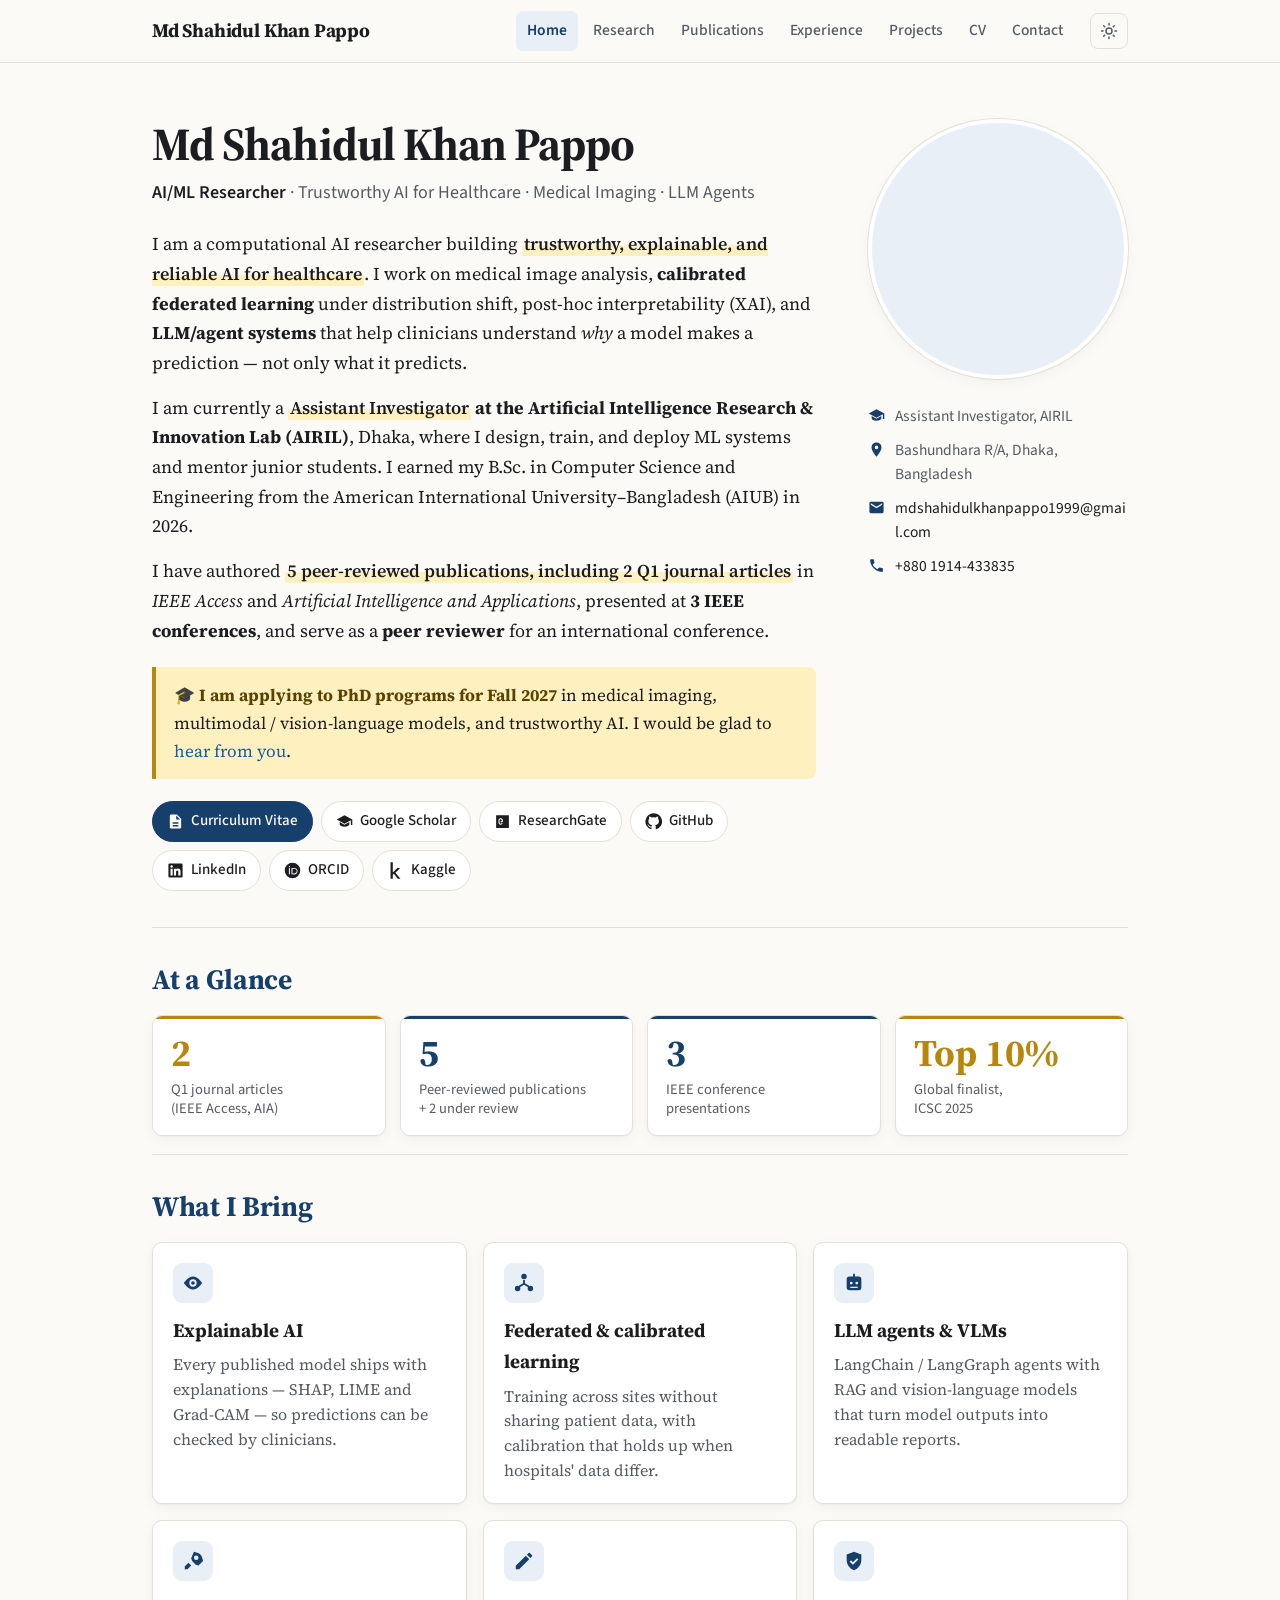
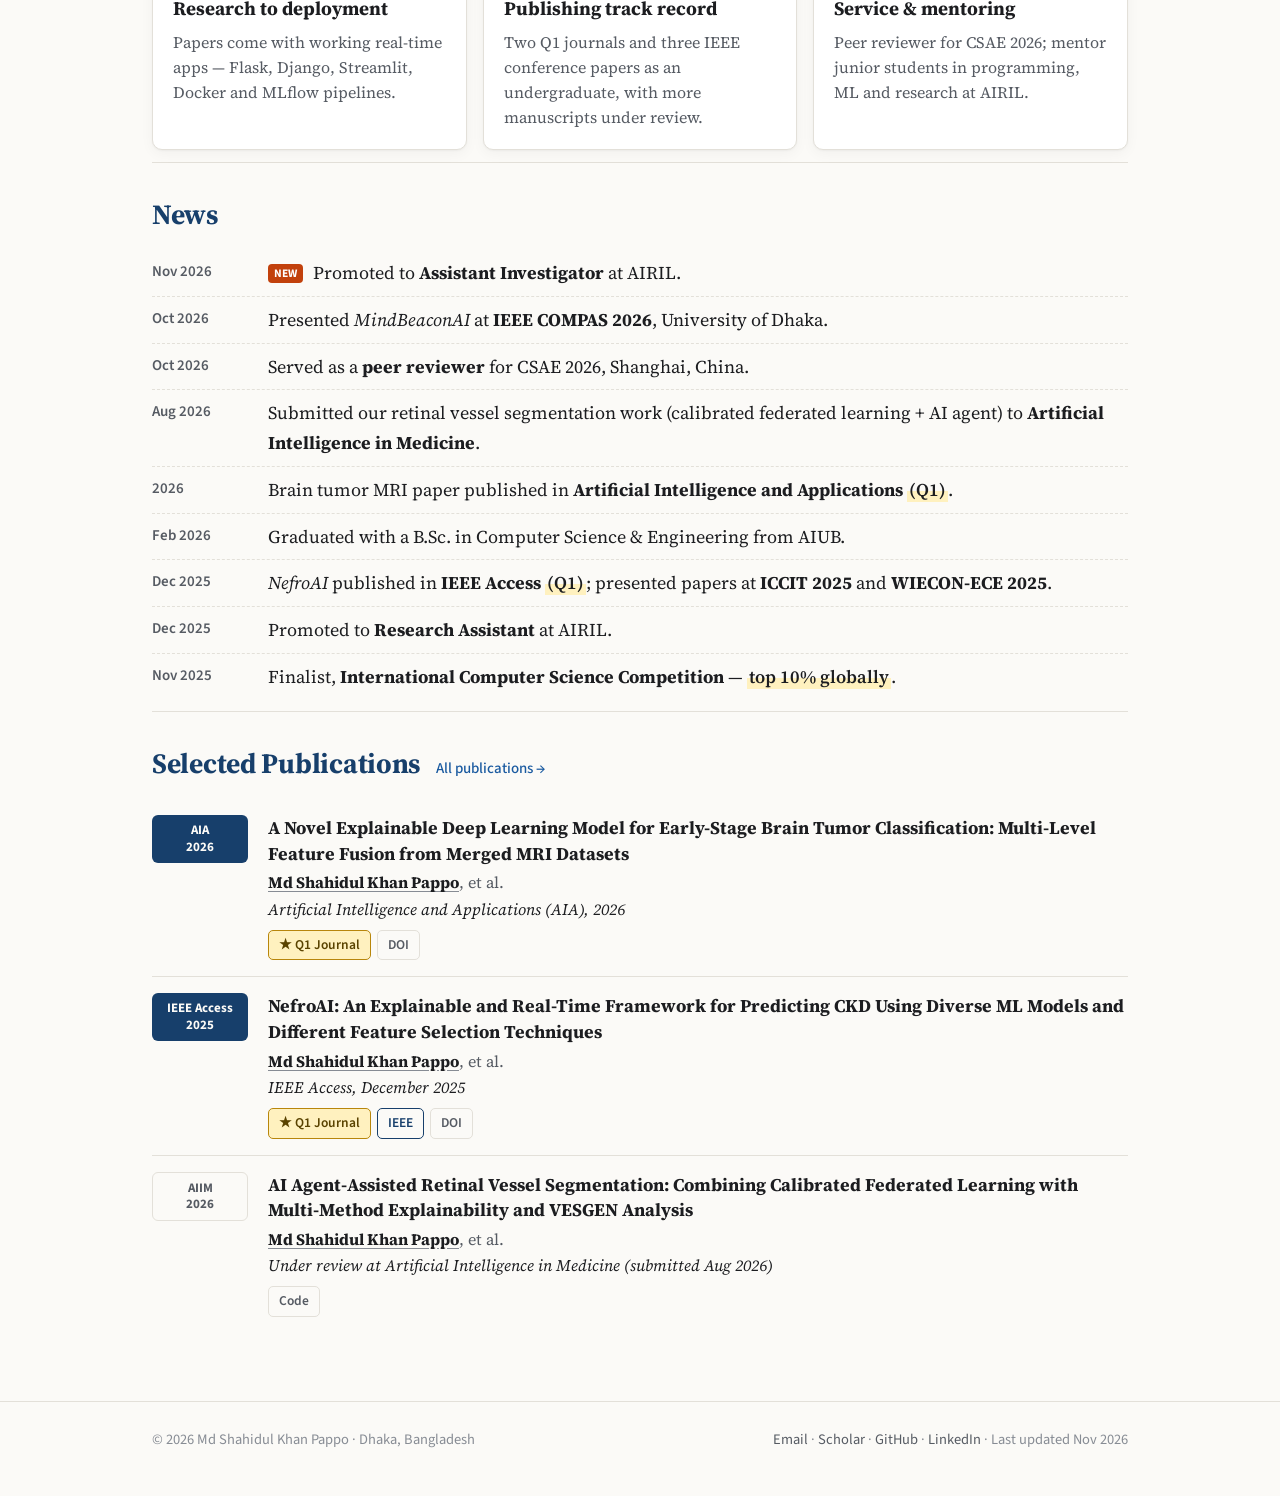
==== commit f0f15ad1: "Update index.html" ====
--- a/index.html
+++ b/index.html
@@ -47,7 +47,7 @@
 
     <p>I am a computational AI researcher building <mark>trustworthy, explainable, and reliable AI for healthcare</mark>. I work on medical image analysis, <strong>calibrated federated learning</strong> under distribution shift, post-hoc interpretability (XAI), and <strong>LLM/agent systems</strong> that help clinicians understand <em>why</em> a model makes a prediction — not only what it predicts.</p>
 
-    <p>I am currently a <strong>Assistant Investigator at the Artificial Intelligence Research &amp; Innovation Lab (AIRIL)</strong>, Dhaka, where I design, train, and deploy ML systems and mentor junior students. I earned my B.Sc. in Computer Science and Engineering from the American International University–Bangladesh (AIUB) in 2026.</p>
+    <p>I am currently a <strong><mark>Assistant Investigator</mark> at the Artificial Intelligence Research &amp; Innovation Lab (AIRIL)</strong>, Dhaka, where I design, train, and deploy ML systems and mentor junior students. I earned my B.Sc. in Computer Science and Engineering from the American International University–Bangladesh (AIUB) in 2026.</p>
 
     <p>I have authored <mark>5 peer-reviewed publications, including 2 Q1 journal articles</mark> in <em>IEEE Access</em> and <em>Artificial Intelligence and Applications</em>, presented at <strong>3 IEEE conferences</strong>, and serve as a <strong>peer reviewer</strong> for an international conference.</p>
 
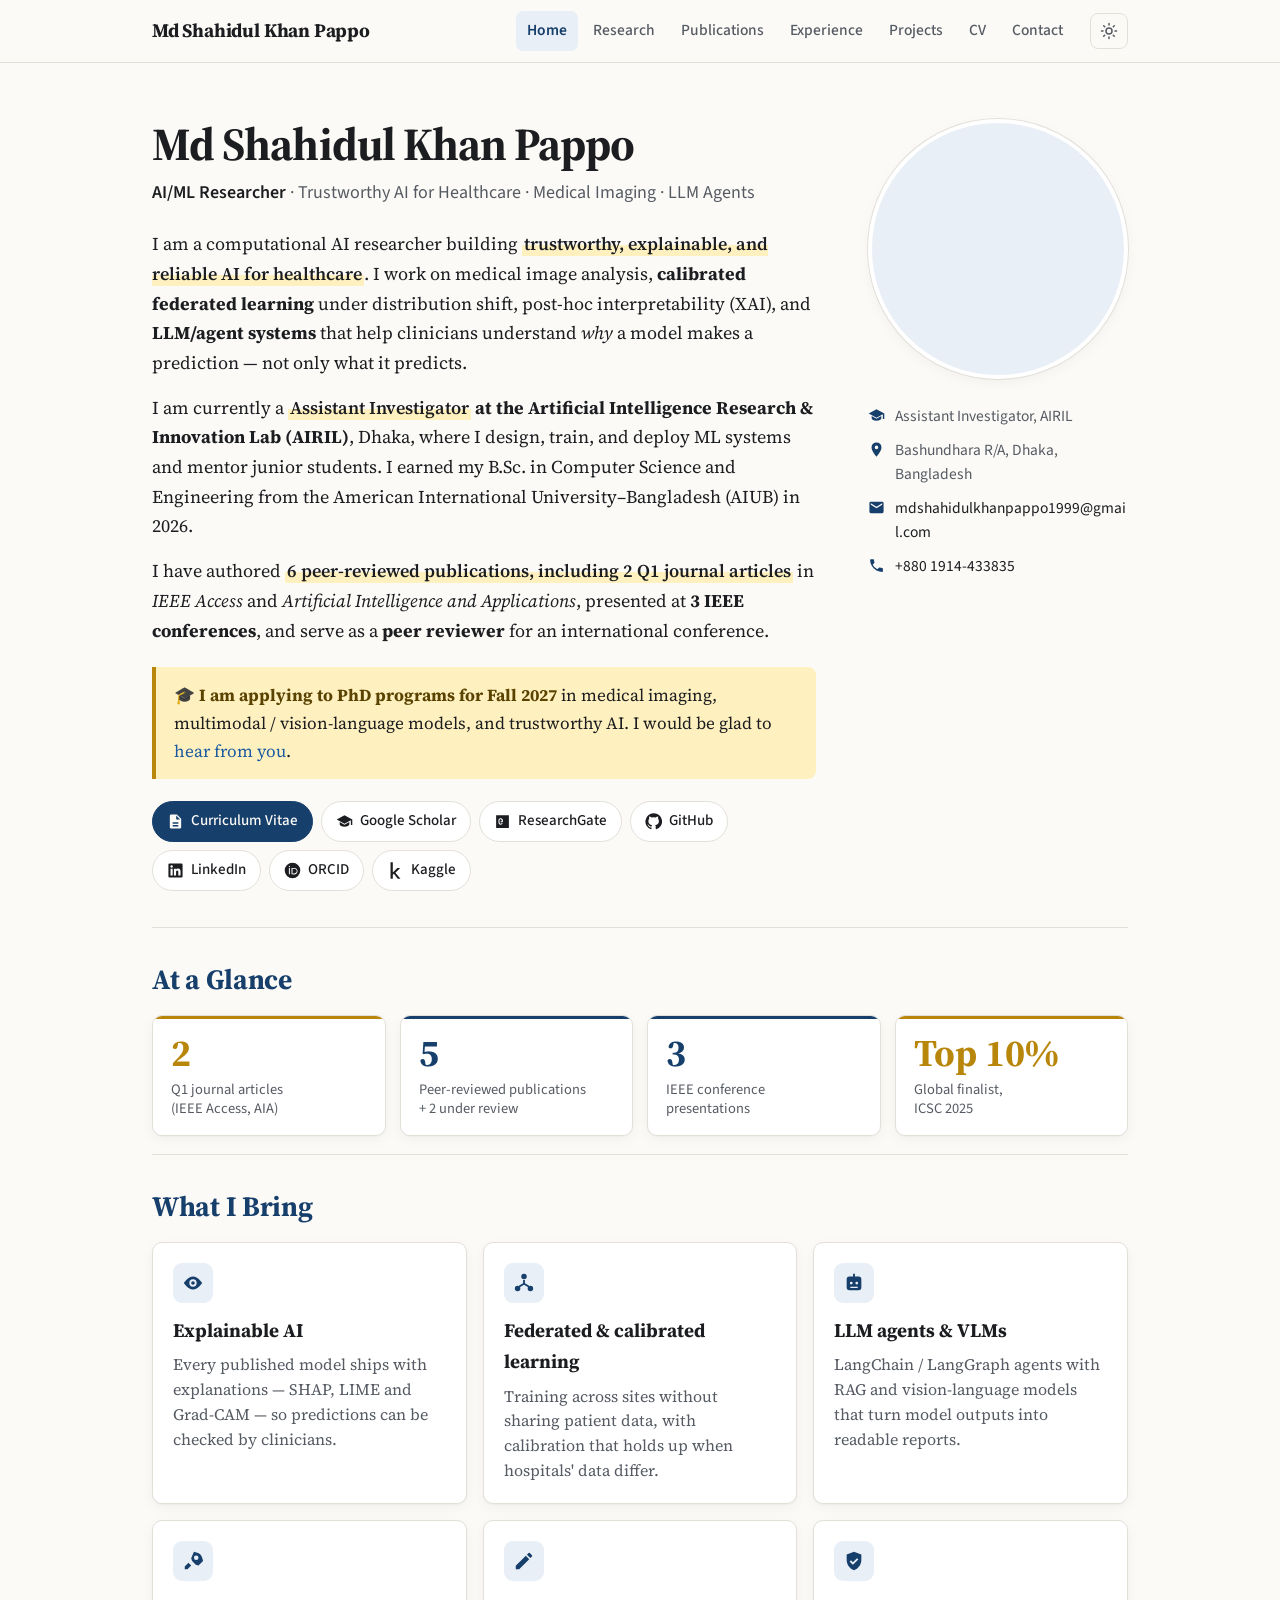
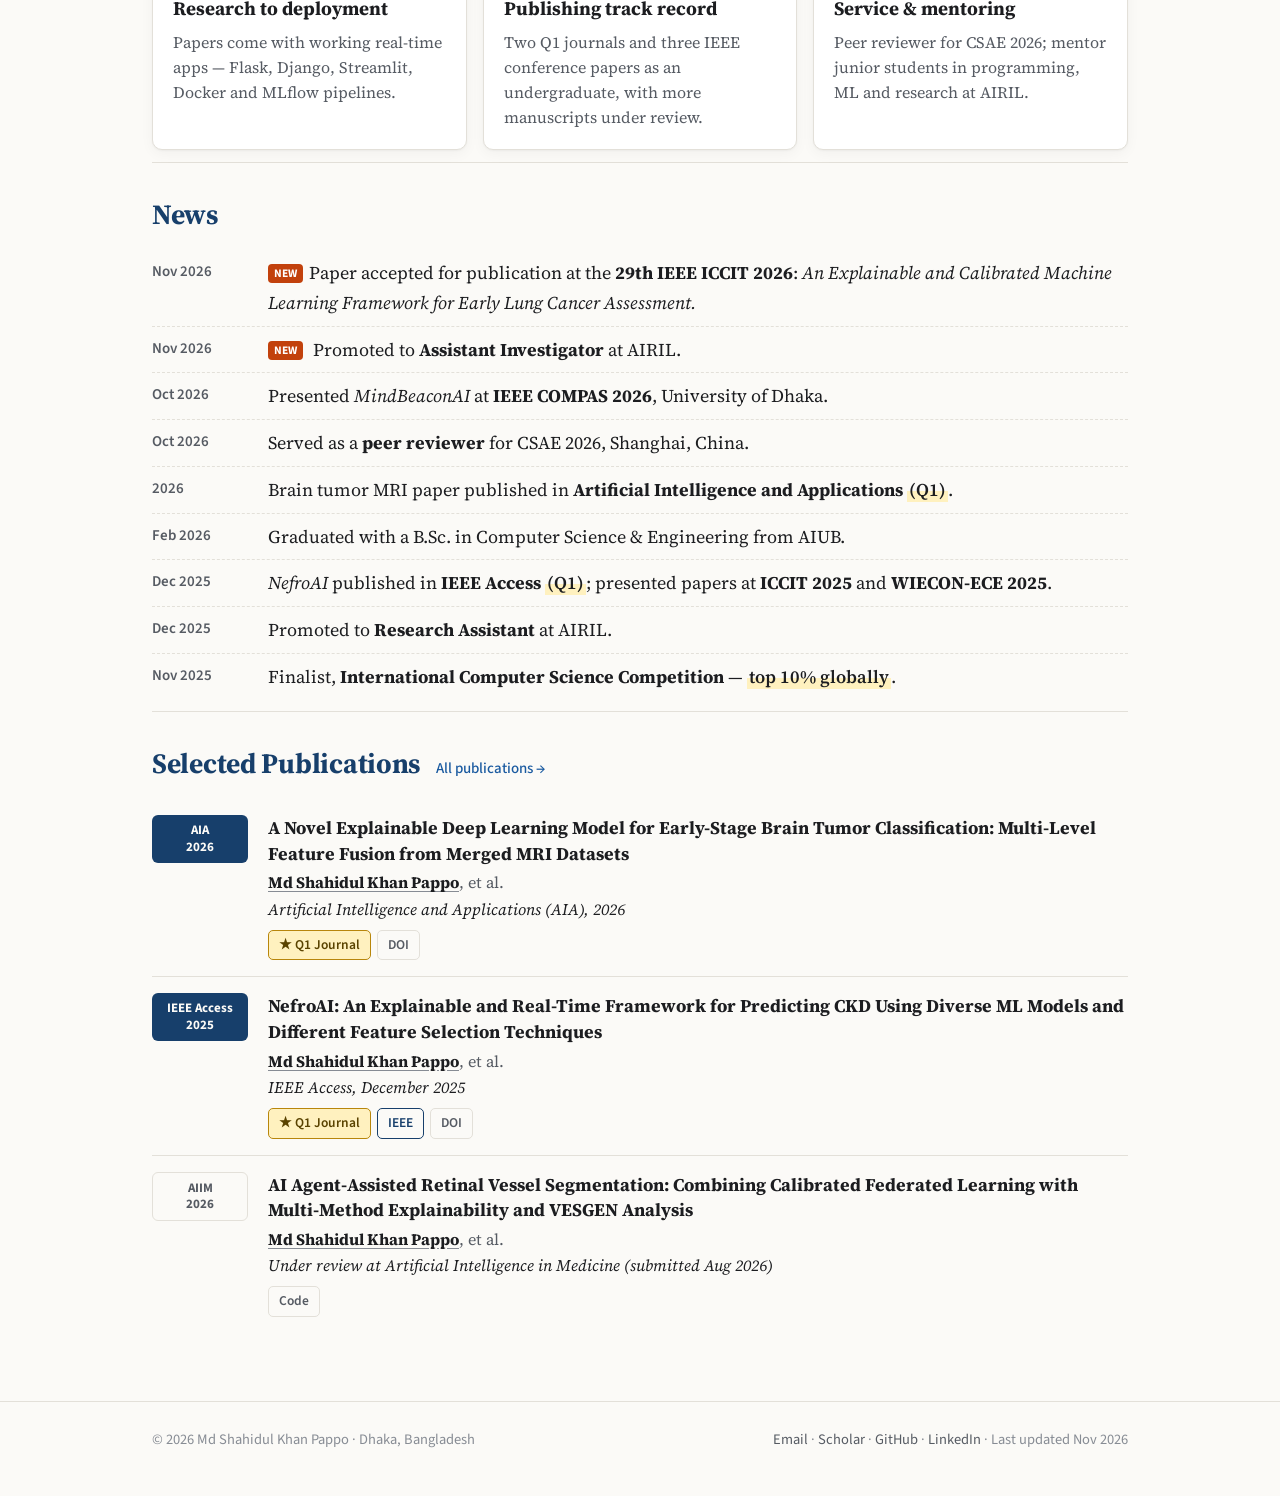
==== commit 1925e3be: "Update index.html" ====
--- a/index.html
+++ b/index.html
@@ -49,7 +49,7 @@
 
     <p>I am currently a <strong><mark>Assistant Investigator</mark> at the Artificial Intelligence Research &amp; Innovation Lab (AIRIL)</strong>, Dhaka, where I design, train, and deploy ML systems and mentor junior students. I earned my B.Sc. in Computer Science and Engineering from the American International University–Bangladesh (AIUB) in 2026.</p>
 
-    <p>I have authored <mark>5 peer-reviewed publications, including 2 Q1 journal articles</mark> in <em>IEEE Access</em> and <em>Artificial Intelligence and Applications</em>, presented at <strong>3 IEEE conferences</strong>, and serve as a <strong>peer reviewer</strong> for an international conference.</p>
+    <p>I have authored <mark>6 peer-reviewed publications, including 2 Q1 journal articles</mark> in <em>IEEE Access</em> and <em>Artificial Intelligence and Applications</em>, presented at <strong>3 IEEE conferences</strong>, and serve as a <strong>peer reviewer</strong> for an international conference.</p>
 
     <div class="callout">🎓 <b>I am applying to PhD programs for Fall 2027</b> in medical imaging, multimodal / vision-language models, and trustworthy AI. I would be glad to <a href="contact.html">hear from you</a>.</div>
     <div class="links-row">
@@ -100,10 +100,10 @@
 <section class="block">
   <h2>News</h2>
   <ul class="news">
+    <li><span class="d">Nov 2026</span><span><span class="badge-new">NEW</span><span>Paper accepted for publication at the <strong>29th IEEE ICCIT 2026</strong>: <em>An Explainable and Calibrated Machine Learning Framework for Early Lung Cancer Assessment.</em></span></li>
     <li><span class="d">Nov 2026</span><span><span class="badge-new">NEW</span> Promoted to <strong>Assistant Investigator</strong> at AIRIL.</span></li>
     <li><span class="d">Oct 2026</span><span>Presented <em>MindBeaconAI</em> at <strong>IEEE COMPAS 2026</strong>, University of Dhaka.</span></li>
     <li><span class="d">Oct 2026</span><span>Served as a <strong>peer reviewer</strong> for CSAE 2026, Shanghai, China.</span></li>
-    <li><span class="d">Aug 2026</span><span>Submitted our retinal vessel segmentation work (calibrated federated learning + AI agent) to <strong>Artificial Intelligence in Medicine</strong>.</span></li>
     <li><span class="d">2026</span><span>Brain tumor MRI paper published in <strong>Artificial Intelligence and Applications</strong> <mark>(Q1)</mark>.</span></li>
     <li><span class="d">Feb 2026</span><span>Graduated with a B.Sc. in Computer Science &amp; Engineering from AIUB.</span></li>
     <li><span class="d">Dec 2025</span><span><em>NefroAI</em> published in <strong>IEEE Access</strong> <mark>(Q1)</mark>; presented papers at <strong>ICCIT 2025</strong> and <strong>WIECON-ECE 2025</strong>.</span></li>
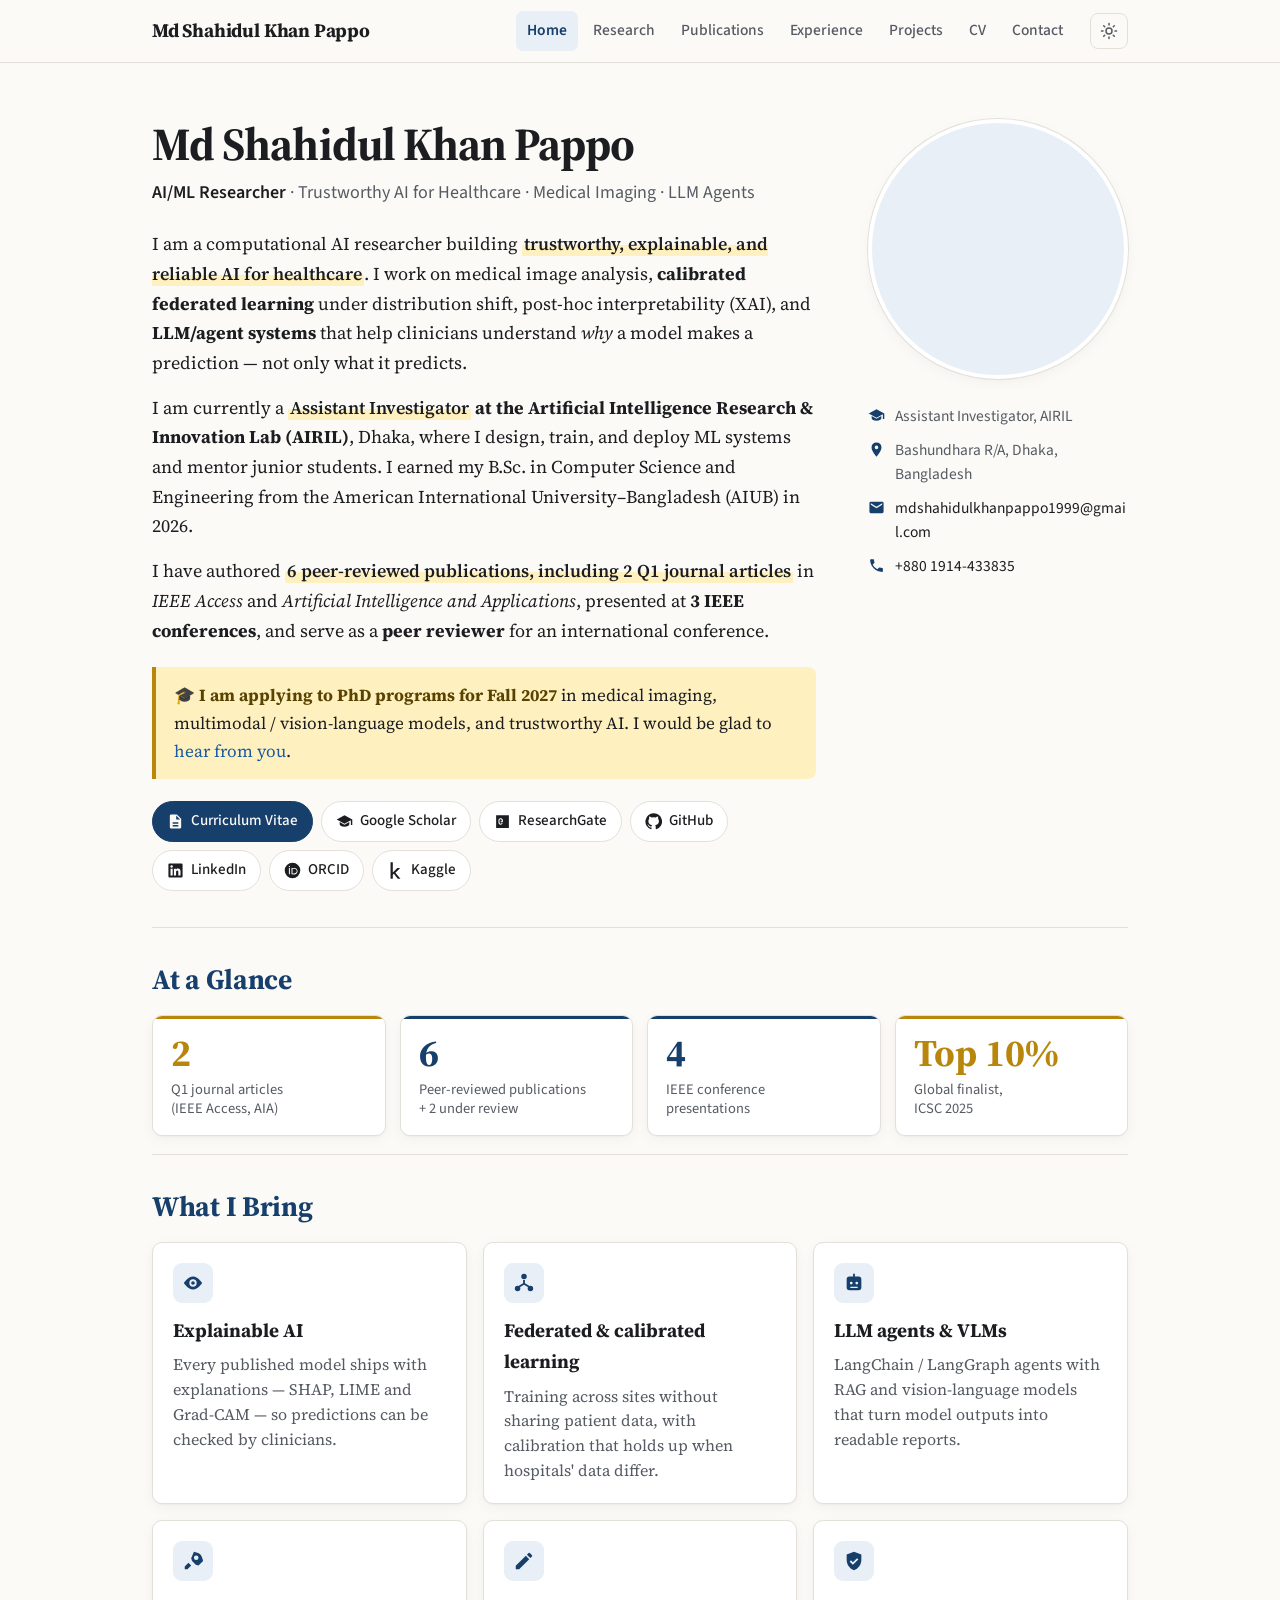
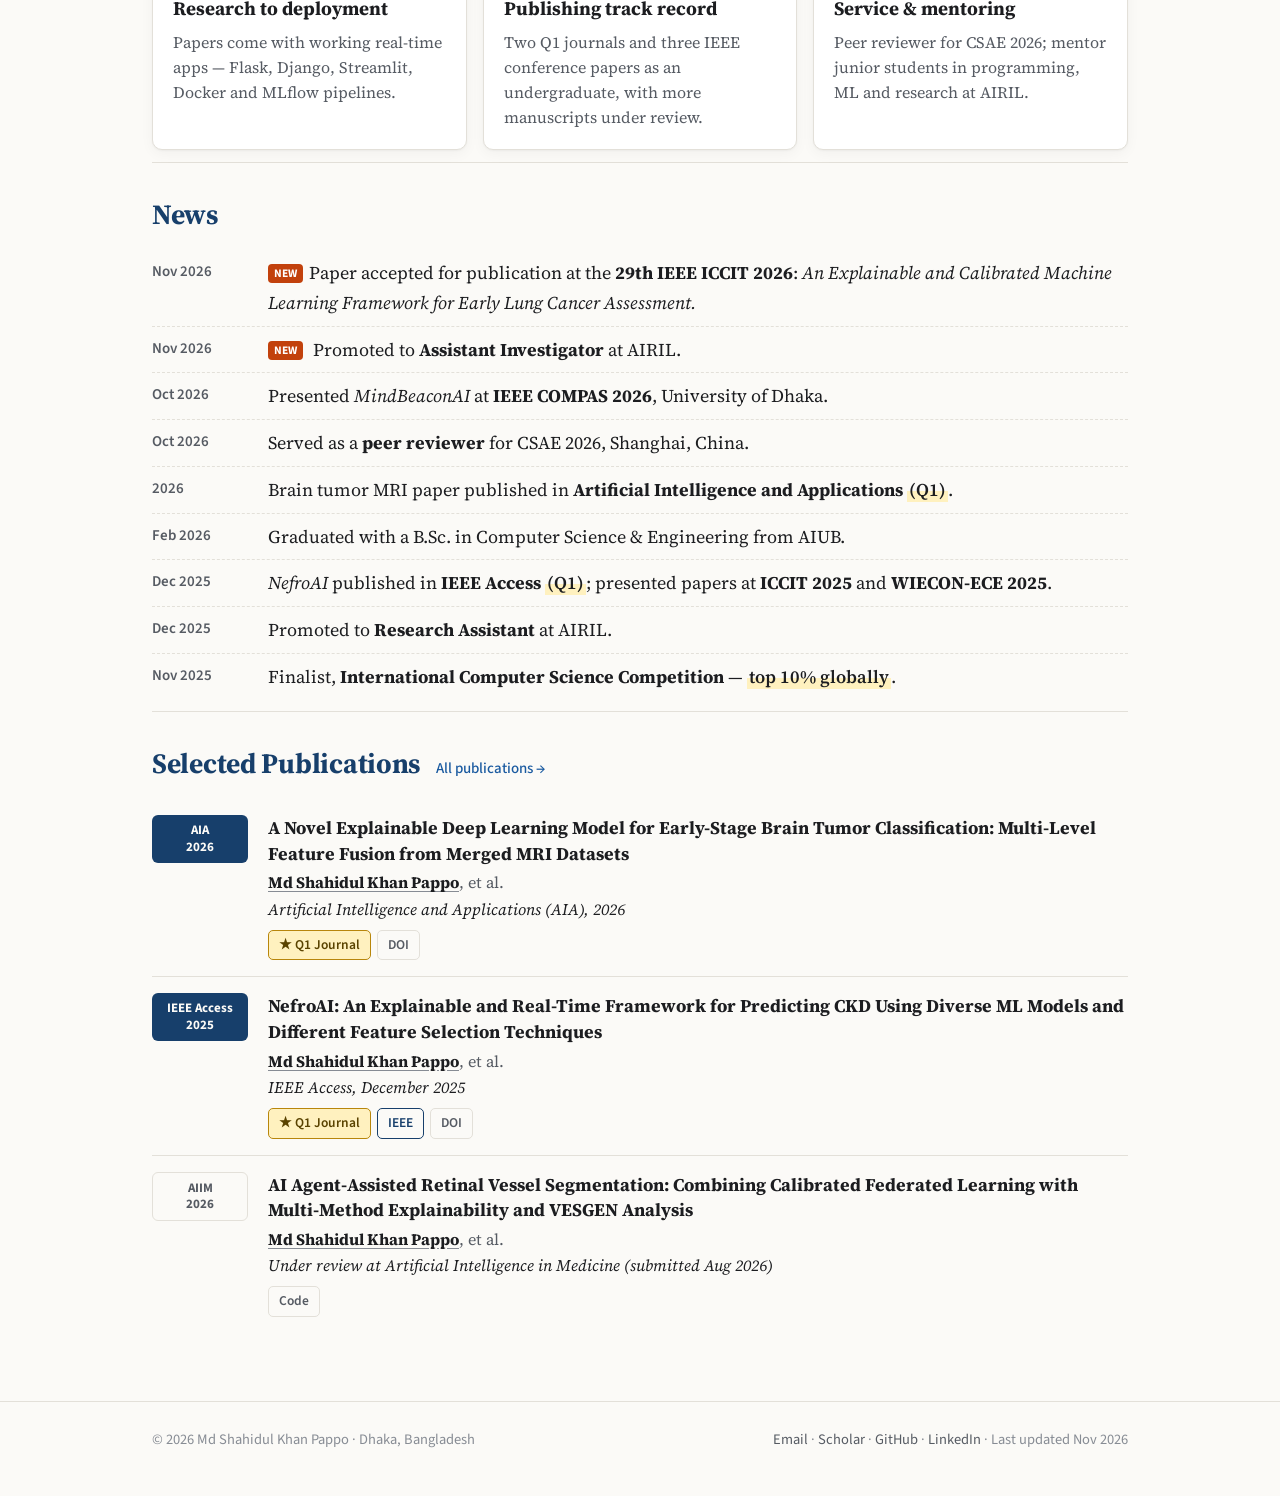
==== commit da18932e: "Update index.html" ====
--- a/index.html
+++ b/index.html
@@ -79,8 +79,8 @@
   <h2>At a Glance</h2>
   <div class="stats">
     <div class="stat gold"><div class="n">2</div><div class="l">Q1 journal articles<br>(IEEE Access, AIA)</div></div>
-    <div class="stat"><div class="n">5</div><div class="l">Peer-reviewed publications<br>+ 2 under review</div></div>
-    <div class="stat"><div class="n">3</div><div class="l">IEEE conference<br>presentations</div></div>
+    <div class="stat"><div class="n">6</div><div class="l">Peer-reviewed publications<br>+ 2 under review</div></div>
+    <div class="stat"><div class="n">4</div><div class="l">IEEE conference<br>presentations</div></div>
     <div class="stat gold"><div class="n">Top 10%</div><div class="l">Global finalist,<br>ICSC 2025</div></div>
   </div>
 </section>
